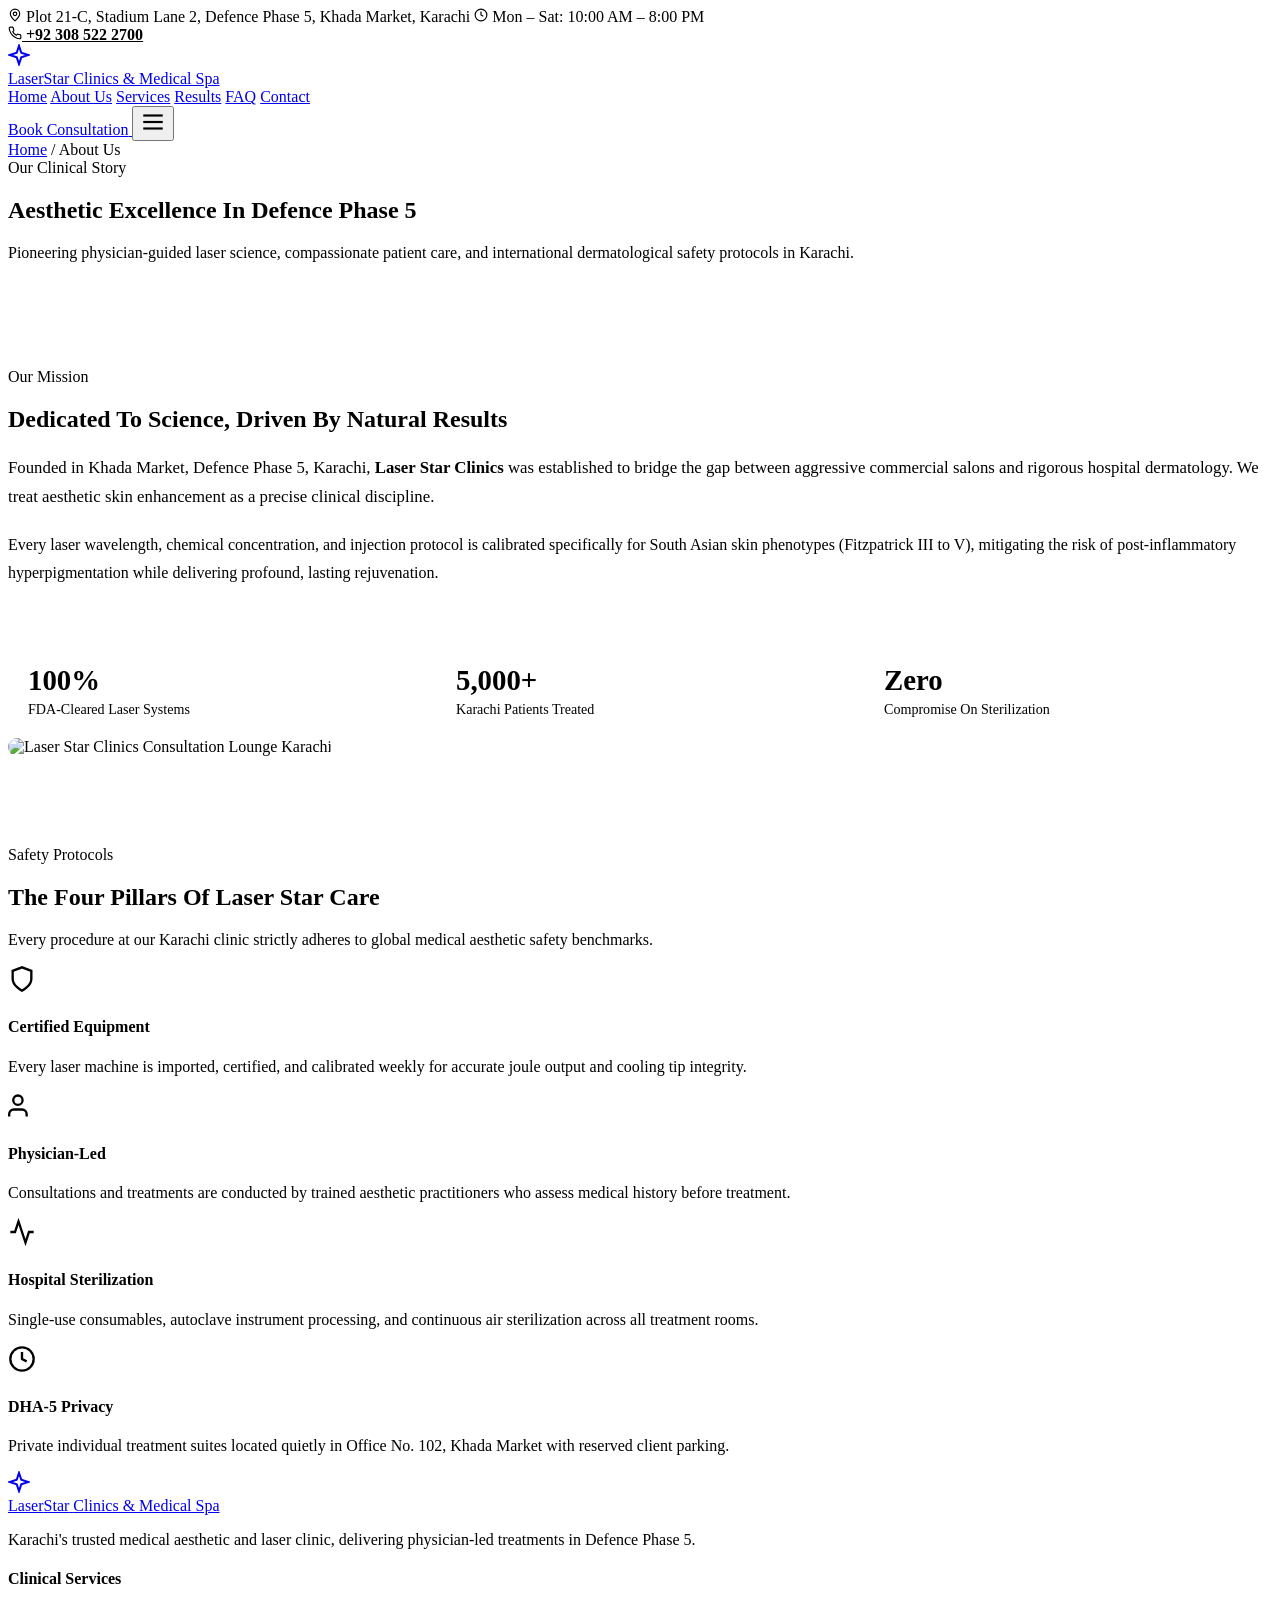
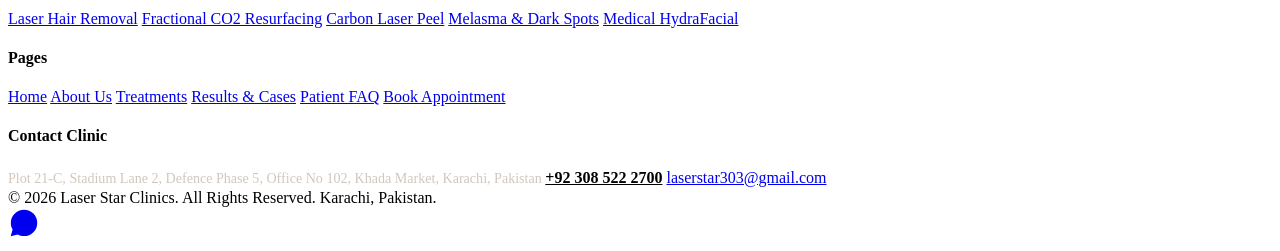
==== about.html @ 727edd0d "Add files via upload" ====
<!DOCTYPE html>
<html lang="en">
<head>
  <meta charset="UTF-8">
  <meta name="viewport" content="width=device-width, initial-scale=1.0">
  <title>About Us — Laser Star Clinics Karachi | DHA Phase 5 Specialists</title>
  
  <meta name="description" content="Learn about Laser Star Clinics in Defence Phase 5, Karachi. Physician-led aesthetic medicine, FDA-cleared laser technologies, strict hospital-grade sterilization.">
  <meta name="keywords" content="About Laser Star Clinics, dermatology clinic Karachi, DHA Phase 5 doctors, Khada Market clinic, aesthetic physicians Pakistan">
  <meta name="geo.region" content="PK-SD">
  <meta name="geo.placename" content="Karachi, Defence Phase 5">
  <meta name="geo.position" content="24.8028;67.0543">

  <link rel="preconnect" href="https://fonts.googleapis.com">
  <link rel="preconnect" href="https://fonts.gstatic.com" crossorigin>
  <link href="https://fonts.googleapis.com/css2?family=Outfit:wght@500;600;700;800&family=Plus+Jakarta+Sans:wght@400;500;600;700&display=swap" rel="stylesheet">
  <link rel="stylesheet" href="css/style.css">
  <link rel="icon" href="data:image/svg+xml,<svg xmlns='http://www.w3.org/2000/svg' viewBox='0 0 24 24' fill='%23B85C42'><path d='M12 2L14.5 9.5L22 12L14.5 14.5L12 22L9.5 14.5L2 12L9.5 9.5L12 2Z'/></svg>">
</head>
<body>

  <!-- Top Notice Bar -->
  <aside class="top-notice-bar">
    <div class="container">
      <div class="notice-items">
        <span class="notice-item">
          <svg width="14" height="14" viewBox="0 0 24 24" fill="none" stroke="currentColor" stroke-width="2"><path d="M12 2a8 8 0 0 0-8 8c0 5.25 8 12 8 12s8-6.75 8-12a8 8 0 0 0-8-8z"/><circle cx="12" cy="10" r="3"/></svg>
          Plot 21-C, Stadium Lane 2, Defence Phase 5, Khada Market, Karachi
        </span>
        <span class="notice-item">
          <svg width="14" height="14" viewBox="0 0 24 24" fill="none" stroke="currentColor" stroke-width="2"><circle cx="12" cy="12" r="10"/><polyline points="12 6 12 12 16 14"/></svg>
          Mon – Sat: 10:00 AM – 8:00 PM
        </span>
      </div>
      <div>
        <a href="tel:+923085222700" class="notice-item" style="font-weight:600; color:var(--text-main);">
          <svg width="14" height="14" viewBox="0 0 24 24" fill="none" stroke="currentColor" stroke-width="2"><path d="M22 16.92v3a2 2 0 0 1-2.18 2 19.79 19.79 0 0 1-8.63-3.07 19.5 19.5 0 0 1-6-6 19.79 19.79 0 0 1-3.07-8.67A2 2 0 0 1 4.11 2h3a2 2 0 0 1 2 1.72 12.84 12.84 0 0 0 .7 2.81 2 2 0 0 1-.45 2.11L8.09 9.91a16 16 0 0 0 6 6l1.27-1.27a2 2 0 0 1 2.11-.45 12.84 12.84 0 0 0 2.81.7A2 2 0 0 1 22 16.92z"/></svg>
          +92 308 522 2700
        </a>
      </div>
    </div>
  </aside>

  <!-- Navbar -->
  <header>
    <nav class="navbar">
      <div class="container">
        <a href="index.html" class="logo-brand">
          <div class="brand-icon-wrap">
            <svg width="22" height="22" viewBox="0 0 24 24" fill="none" stroke="currentColor" stroke-width="2.2"><path d="M12 2L14.5 9.5L22 12L14.5 14.5L12 22L9.5 14.5L2 12L9.5 9.5L12 2Z"/></svg>
          </div>
          <div class="brand-name">
            <span class="brand-title">Laser<span>Star</span></span>
            <span class="brand-sub">Clinics & Medical Spa</span>
          </div>
        </a>

        <div class="nav-links">
          <a href="index.html" class="nav-link">Home</a>
          <a href="about.html" class="nav-link active">About Us</a>
          <a href="services.html" class="nav-link">Services</a>
          <a href="results.html" class="nav-link">Results</a>
          <a href="faq.html" class="nav-link">FAQ</a>
          <a href="contact.html" class="nav-link">Contact</a>
        </div>

        <div class="nav-actions">
          <a href="contact.html" class="btn btn-primary">
            <span>Book Consultation</span>
          </a>
          <button class="mobile-menu-btn" aria-label="Toggle Navigation">
            <svg width="26" height="26" viewBox="0 0 24 24" fill="none" stroke="currentColor" stroke-width="2"><line x1="3" y1="12" x2="21" y2="12"/><line x1="3" y1="6" x2="21" y2="6"/><line x1="3" y1="18" x2="21" y2="18"/></svg>
          </button>
        </div>
      </div>
    </nav>
  </header>

  <!-- Inner Page Hero -->
  <section class="inner-page-hero">
    <div class="container">
      <nav class="breadcrumb-nav">
        <a href="index.html">Home</a>
        <span>/</span>
        <span>About Us</span>
      </nav>
      <div class="pill-badge pill-badge-gold">Our Clinical Story</div>
      <h1 class="inner-hero-title">Aesthetic Excellence In Defence Phase 5</h1>
      <p class="inner-hero-desc">Pioneering physician-guided laser science, compassionate patient care, and international dermatological safety protocols in Karachi.</p>
    </div>
  </section>

  <!-- Content Section -->
  <section style="padding: 90px 0; background: var(--bg-cream);">
    <div class="container">
      <div class="hero-grid reveal-on-scroll">
        <div>
          <div class="pill-badge">Our Mission</div>
          <h2>Dedicated To Science, Driven By Natural Results</h2>
          <p style="margin-bottom: 20px; font-size: 1.05rem; line-height: 1.75;">
            Founded in Khada Market, Defence Phase 5, Karachi, <strong>Laser Star Clinics</strong> was established to bridge the gap between aggressive commercial salons and rigorous hospital dermatology. We treat aesthetic skin enhancement as a precise clinical discipline.
          </p>
          <p style="margin-bottom: 28px; color: var(--text-muted); line-height: 1.75;">
            Every laser wavelength, chemical concentration, and injection protocol is calibrated specifically for South Asian skin phenotypes (Fitzpatrick III to V), mitigating the risk of post-inflammatory hyperpigmentation while delivering profound, lasting rejuvenation.
          </p>
          <div style="display:flex; gap:20px; flex-wrap:wrap;">
            <div style="background:var(--bg-card); padding:20px; border-radius:14px; border:1px solid var(--border-subtle); flex:1; min-width:180px;">
              <h3 style="color:var(--terracotta); font-size:1.8rem; margin-bottom:4px;">100%</h3>
              <p style="font-size:0.88rem; color:var(--text-muted); margin:0;">FDA-Cleared Laser Systems</p>
            </div>
            <div style="background:var(--bg-card); padding:20px; border-radius:14px; border:1px solid var(--border-subtle); flex:1; min-width:180px;">
              <h3 style="color:var(--terracotta); font-size:1.8rem; margin-bottom:4px;">5,000+</h3>
              <p style="font-size:0.88rem; color:var(--text-muted); margin:0;">Karachi Patients Treated</p>
            </div>
            <div style="background:var(--bg-card); padding:20px; border-radius:14px; border:1px solid var(--border-subtle); flex:1; min-width:180px;">
              <h3 style="color:var(--terracotta); font-size:1.8rem; margin-bottom:4px;">Zero</h3>
              <p style="font-size:0.88rem; color:var(--text-muted); margin:0;">Compromise On Sterilization</p>
            </div>
          </div>
        </div>

        <div>
          <img src="https://images.unsplash.com/photo-1519494026892-80bbd2d6fd0d?auto=format&fit=crop&w=800&q=80" alt="Laser Star Clinics Consultation Lounge Karachi" style="border-radius:24px; box-shadow:var(--shadow-md); border:1px solid var(--border-subtle);">
        </div>
      </div>
    </div>
  </section>

  <!-- Clinical Standards Grid -->
  <section class="credentials-section reveal-on-scroll">
    <div class="container">
      <div class="section-title-wrap">
        <div class="pill-badge pill-badge-gold">Safety Protocols</div>
        <h2 class="section-title">The Four Pillars Of Laser Star Care</h2>
        <p class="section-subtitle">Every procedure at our Karachi clinic strictly adheres to global medical aesthetic safety benchmarks.</p>
      </div>

      <div class="cred-grid">
        <div class="cred-card">
          <div class="cred-icon">
            <svg width="28" height="28" viewBox="0 0 24 24" fill="none" stroke="currentColor" stroke-width="2"><path d="M12 22s8-4 8-10V5l-8-3-8 3v7c0 6 8 10 8 10z"/></svg>
          </div>
          <h4>Certified Equipment</h4>
          <p>Every laser machine is imported, certified, and calibrated weekly for accurate joule output and cooling tip integrity.</p>
        </div>

        <div class="cred-card">
          <div class="cred-icon">
            <svg width="28" height="28" viewBox="0 0 24 24" fill="none" stroke="currentColor" stroke-width="2"><path d="M16 21v-2a4 4 0 0 0-4-4H5a4 4 0 0 0-4 4v2"/><circle cx="8.5" cy="7" r="4"/></svg>
          </div>
          <h4>Physician-Led</h4>
          <p>Consultations and treatments are conducted by trained aesthetic practitioners who assess medical history before treatment.</p>
        </div>

        <div class="cred-card">
          <div class="cred-icon">
            <svg width="28" height="28" viewBox="0 0 24 24" fill="none" stroke="currentColor" stroke-width="2"><path d="M22 12h-4l-3 9L9 3l-3 9H2"/></svg>
          </div>
          <h4>Hospital Sterilization</h4>
          <p>Single-use consumables, autoclave instrument processing, and continuous air sterilization across all treatment rooms.</p>
        </div>

        <div class="cred-card">
          <div class="cred-icon">
            <svg width="28" height="28" viewBox="0 0 24 24" fill="none" stroke="currentColor" stroke-width="2"><circle cx="12" cy="12" r="10"/><path d="M12 6v6l4 2"/></svg>
          </div>
          <h4>DHA-5 Privacy</h4>
          <p>Private individual treatment suites located quietly in Office No. 102, Khada Market with reserved client parking.</p>
        </div>
      </div>
    </div>
  </section>

  <!-- Footer -->
  <footer class="site-footer">
    <div class="container">
      <div class="footer-top-grid">
        <div class="footer-brand-col">
          <a href="index.html" class="logo-brand">
            <div class="brand-icon-wrap">
              <svg width="22" height="22" viewBox="0 0 24 24" fill="none" stroke="currentColor" stroke-width="2.2"><path d="M12 2L14.5 9.5L22 12L14.5 14.5L12 22L9.5 14.5L2 12L9.5 9.5L12 2Z"/></svg>
            </div>
            <div class="brand-name">
              <span class="brand-title">Laser<span>Star</span></span>
              <span class="brand-sub">Clinics & Medical Spa</span>
            </div>
          </a>
          <p>Karachi's trusted medical aesthetic and laser clinic, delivering physician-led treatments in Defence Phase 5.</p>
        </div>

        <div class="footer-col">
          <h4>Clinical Services</h4>
          <div class="footer-links">
            <a href="services.html">Laser Hair Removal</a>
            <a href="services.html">Fractional CO2 Resurfacing</a>
            <a href="services.html">Carbon Laser Peel</a>
            <a href="services.html">Melasma & Dark Spots</a>
            <a href="services.html">Medical HydraFacial</a>
          </div>
        </div>

        <div class="footer-col">
          <h4>Pages</h4>
          <div class="footer-links">
            <a href="index.html">Home</a>
            <a href="about.html">About Us</a>
            <a href="services.html">Treatments</a>
            <a href="results.html">Results & Cases</a>
            <a href="faq.html">Patient FAQ</a>
            <a href="contact.html">Book Appointment</a>
          </div>
        </div>

        <div class="footer-col">
          <h4>Contact Clinic</h4>
          <div class="footer-links">
            <span style="font-size:0.88rem; color:#D1C7BD; line-height:1.6;">
              Plot 21-C, Stadium Lane 2, Defence Phase 5, Office No 102, Khada Market, Karachi, Pakistan
            </span>
            <a href="tel:+923085222700" style="color:var(--muted-gold); font-weight:600;">+92 308 522 2700</a>
            <a href="mailto:laserstar303@gmail.com">laserstar303@gmail.com</a>
          </div>
        </div>
      </div>

      <div class="footer-bottom">
        <div>© 2026 Laser Star Clinics. All Rights Reserved. Karachi, Pakistan.</div>
      </div>
    </div>
  </footer>

  <a href="https://wa.me/923085222700" target="_blank" class="floating-whatsapp" aria-label="Chat on WhatsApp">
    <svg width="32" height="32" viewBox="0 0 24 24" fill="currentColor"><path d="M12.04 2C6.58 2 2.13 6.45 2.13 11.91C2.13 13.66 2.59 15.36 3.45 16.86L2.05 22L7.3 20.62C8.75 21.41 10.38 21.83 12.04 21.83C17.5 21.83 21.95 17.38 21.95 11.92C21.95 9.27 20.92 6.78 19.05 4.91C17.18 3.03 14.69 2 12.04 2Z"/></svg>
  </a>

  <script src="js/main.js"></script>
</body>
</html>
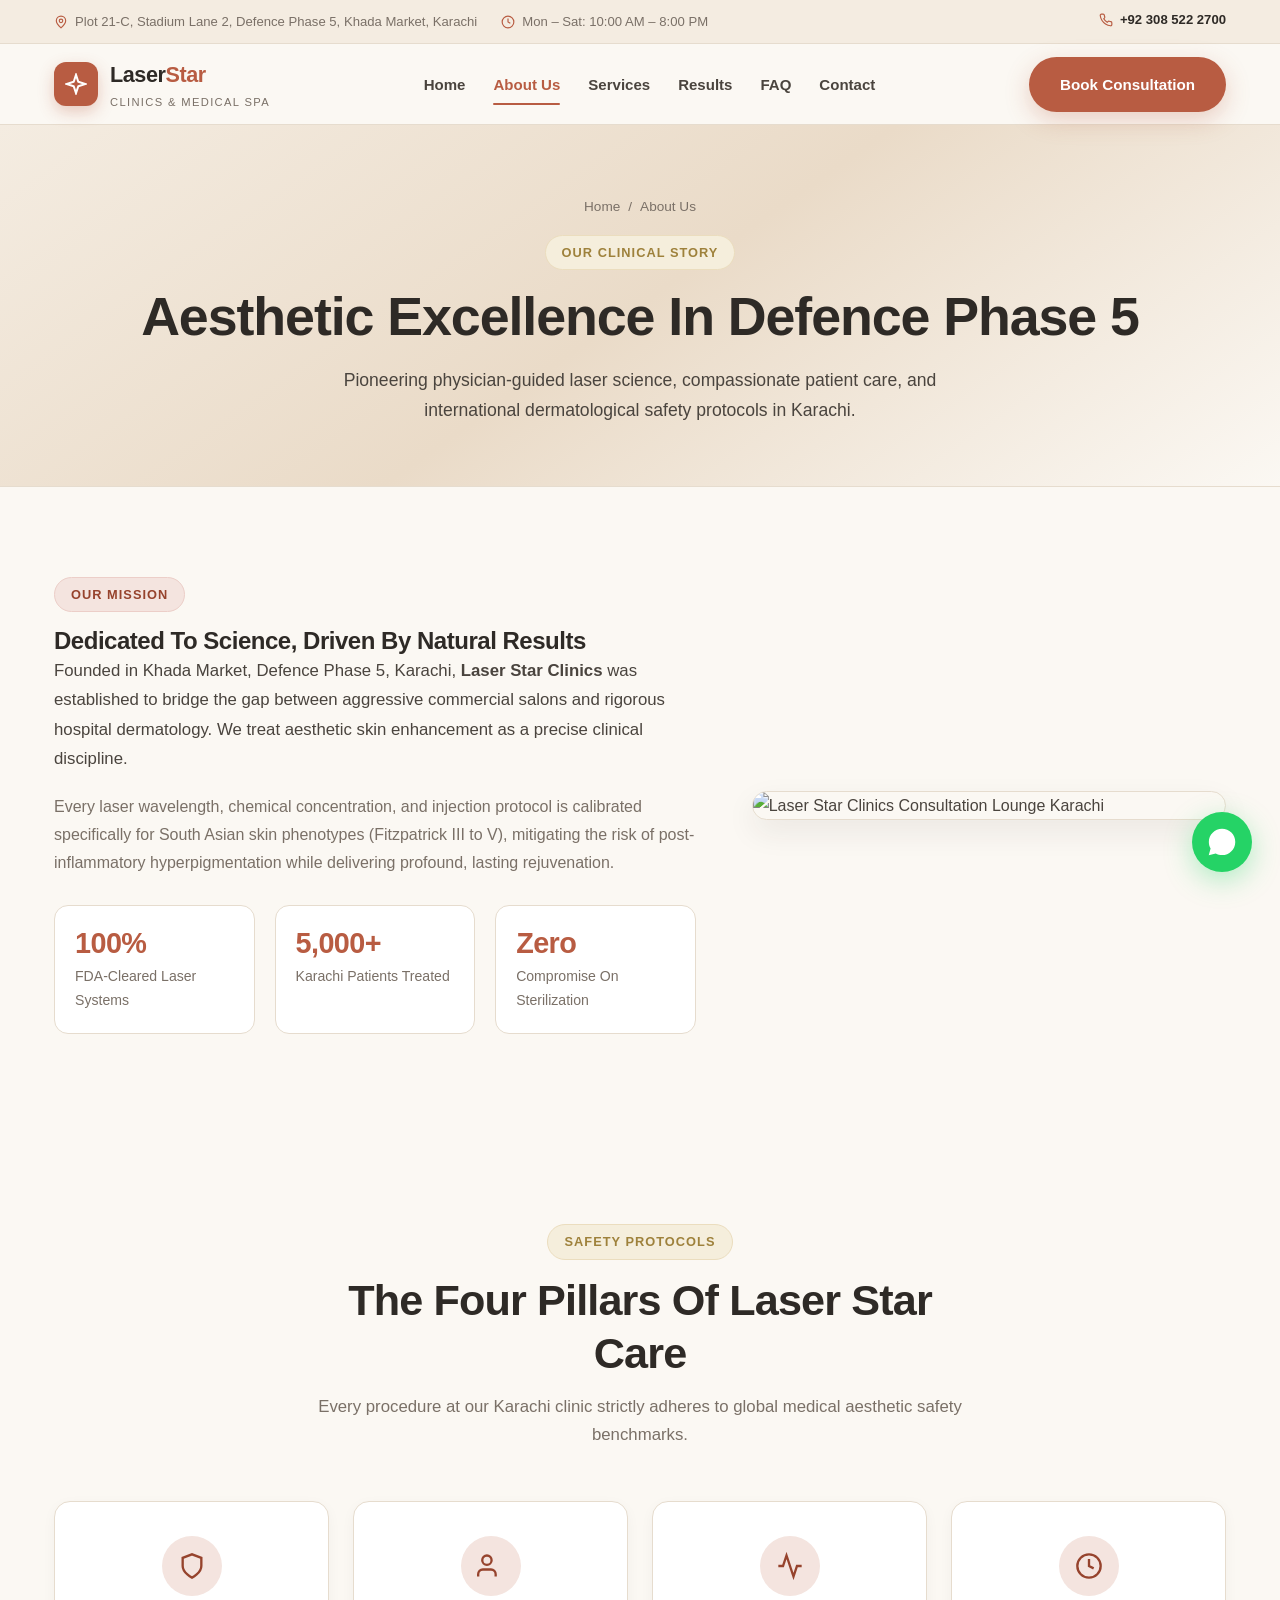
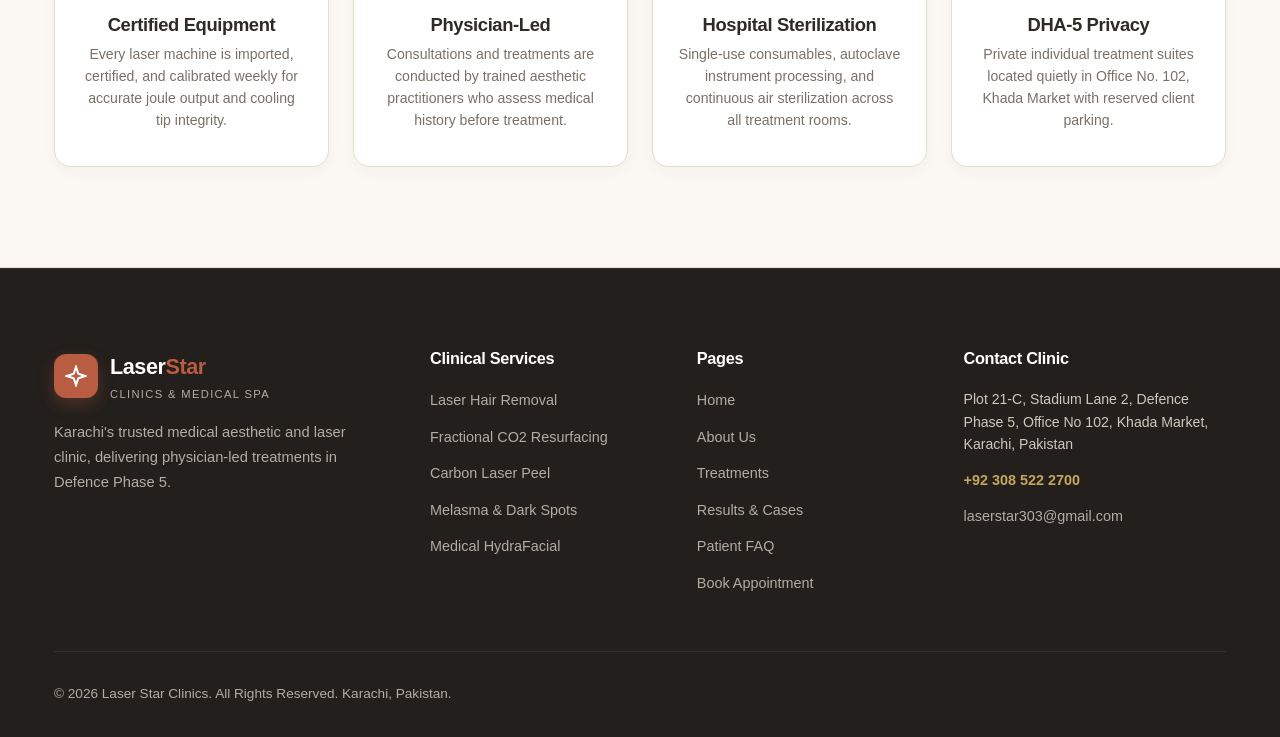
==== commit 4a10fe86: "Add files via upload" ====
--- a/about.html
+++ b/about.html
@@ -1,238 +1,2372 @@
-<!DOCTYPE html>
-<html lang="en">
-<head>
-  <meta charset="UTF-8">
-  <meta name="viewport" content="width=device-width, initial-scale=1.0">
-  <title>About Us — Laser Star Clinics Karachi | DHA Phase 5 Specialists</title>
-  
-  <meta name="description" content="Learn about Laser Star Clinics in Defence Phase 5, Karachi. Physician-led aesthetic medicine, FDA-cleared laser technologies, strict hospital-grade sterilization.">
-  <meta name="keywords" content="About Laser Star Clinics, dermatology clinic Karachi, DHA Phase 5 doctors, Khada Market clinic, aesthetic physicians Pakistan">
-  <meta name="geo.region" content="PK-SD">
-  <meta name="geo.placename" content="Karachi, Defence Phase 5">
-  <meta name="geo.position" content="24.8028;67.0543">
-
-  <link rel="preconnect" href="https://fonts.googleapis.com">
-  <link rel="preconnect" href="https://fonts.gstatic.com" crossorigin>
-  <link href="https://fonts.googleapis.com/css2?family=Outfit:wght@500;600;700;800&family=Plus+Jakarta+Sans:wght@400;500;600;700&display=swap" rel="stylesheet">
-  <link rel="stylesheet" href="css/style.css">
-  <link rel="icon" href="data:image/svg+xml,<svg xmlns='http://www.w3.org/2000/svg' viewBox='0 0 24 24' fill='%23B85C42'><path d='M12 2L14.5 9.5L22 12L14.5 14.5L12 22L9.5 14.5L2 12L9.5 9.5L12 2Z'/></svg>">
-</head>
-<body>
-
-  <!-- Top Notice Bar -->
-  <aside class="top-notice-bar">
-    <div class="container">
-      <div class="notice-items">
-        <span class="notice-item">
-          <svg width="14" height="14" viewBox="0 0 24 24" fill="none" stroke="currentColor" stroke-width="2"><path d="M12 2a8 8 0 0 0-8 8c0 5.25 8 12 8 12s8-6.75 8-12a8 8 0 0 0-8-8z"/><circle cx="12" cy="10" r="3"/></svg>
-          Plot 21-C, Stadium Lane 2, Defence Phase 5, Khada Market, Karachi
-        </span>
-        <span class="notice-item">
-          <svg width="14" height="14" viewBox="0 0 24 24" fill="none" stroke="currentColor" stroke-width="2"><circle cx="12" cy="12" r="10"/><polyline points="12 6 12 12 16 14"/></svg>
-          Mon – Sat: 10:00 AM – 8:00 PM
-        </span>
-      </div>
-      <div>
-        <a href="tel:+923085222700" class="notice-item" style="font-weight:600; color:var(--text-main);">
-          <svg width="14" height="14" viewBox="0 0 24 24" fill="none" stroke="currentColor" stroke-width="2"><path d="M22 16.92v3a2 2 0 0 1-2.18 2 19.79 19.79 0 0 1-8.63-3.07 19.5 19.5 0 0 1-6-6 19.79 19.79 0 0 1-3.07-8.67A2 2 0 0 1 4.11 2h3a2 2 0 0 1 2 1.72 12.84 12.84 0 0 0 .7 2.81 2 2 0 0 1-.45 2.11L8.09 9.91a16 16 0 0 0 6 6l1.27-1.27a2 2 0 0 1 2.11-.45 12.84 12.84 0 0 0 2.81.7A2 2 0 0 1 22 16.92z"/></svg>
-          +92 308 522 2700
-        </a>
-      </div>
-    </div>
-  </aside>
-
-  <!-- Navbar -->
-  <header>
-    <nav class="navbar">
-      <div class="container">
-        <a href="index.html" class="logo-brand">
-          <div class="brand-icon-wrap">
-            <svg width="22" height="22" viewBox="0 0 24 24" fill="none" stroke="currentColor" stroke-width="2.2"><path d="M12 2L14.5 9.5L22 12L14.5 14.5L12 22L9.5 14.5L2 12L9.5 9.5L12 2Z"/></svg>
-          </div>
-          <div class="brand-name">
-            <span class="brand-title">Laser<span>Star</span></span>
-            <span class="brand-sub">Clinics & Medical Spa</span>
-          </div>
-        </a>
-
-        <div class="nav-links">
-          <a href="index.html" class="nav-link">Home</a>
-          <a href="about.html" class="nav-link active">About Us</a>
-          <a href="services.html" class="nav-link">Services</a>
-          <a href="results.html" class="nav-link">Results</a>
-          <a href="faq.html" class="nav-link">FAQ</a>
-          <a href="contact.html" class="nav-link">Contact</a>
-        </div>
-
-        <div class="nav-actions">
-          <a href="contact.html" class="btn btn-primary">
-            <span>Book Consultation</span>
-          </a>
-          <button class="mobile-menu-btn" aria-label="Toggle Navigation">
-            <svg width="26" height="26" viewBox="0 0 24 24" fill="none" stroke="currentColor" stroke-width="2"><line x1="3" y1="12" x2="21" y2="12"/><line x1="3" y1="6" x2="21" y2="6"/><line x1="3" y1="18" x2="21" y2="18"/></svg>
-          </button>
-        </div>
-      </div>
-    </nav>
-  </header>
-
-  <!-- Inner Page Hero -->
-  <section class="inner-page-hero">
-    <div class="container">
-      <nav class="breadcrumb-nav">
-        <a href="index.html">Home</a>
-        <span>/</span>
-        <span>About Us</span>
-      </nav>
-      <div class="pill-badge pill-badge-gold">Our Clinical Story</div>
-      <h1 class="inner-hero-title">Aesthetic Excellence In Defence Phase 5</h1>
-      <p class="inner-hero-desc">Pioneering physician-guided laser science, compassionate patient care, and international dermatological safety protocols in Karachi.</p>
-    </div>
-  </section>
-
-  <!-- Content Section -->
-  <section style="padding: 90px 0; background: var(--bg-cream);">
-    <div class="container">
-      <div class="hero-grid reveal-on-scroll">
-        <div>
-          <div class="pill-badge">Our Mission</div>
-          <h2>Dedicated To Science, Driven By Natural Results</h2>
-          <p style="margin-bottom: 20px; font-size: 1.05rem; line-height: 1.75;">
-            Founded in Khada Market, Defence Phase 5, Karachi, <strong>Laser Star Clinics</strong> was established to bridge the gap between aggressive commercial salons and rigorous hospital dermatology. We treat aesthetic skin enhancement as a precise clinical discipline.
-          </p>
-          <p style="margin-bottom: 28px; color: var(--text-muted); line-height: 1.75;">
-            Every laser wavelength, chemical concentration, and injection protocol is calibrated specifically for South Asian skin phenotypes (Fitzpatrick III to V), mitigating the risk of post-inflammatory hyperpigmentation while delivering profound, lasting rejuvenation.
-          </p>
-          <div style="display:flex; gap:20px; flex-wrap:wrap;">
-            <div style="background:var(--bg-card); padding:20px; border-radius:14px; border:1px solid var(--border-subtle); flex:1; min-width:180px;">
-              <h3 style="color:var(--terracotta); font-size:1.8rem; margin-bottom:4px;">100%</h3>
-              <p style="font-size:0.88rem; color:var(--text-muted); margin:0;">FDA-Cleared Laser Systems</p>
-            </div>
-            <div style="background:var(--bg-card); padding:20px; border-radius:14px; border:1px solid var(--border-subtle); flex:1; min-width:180px;">
-              <h3 style="color:var(--terracotta); font-size:1.8rem; margin-bottom:4px;">5,000+</h3>
-              <p style="font-size:0.88rem; color:var(--text-muted); margin:0;">Karachi Patients Treated</p>
-            </div>
-            <div style="background:var(--bg-card); padding:20px; border-radius:14px; border:1px solid var(--border-subtle); flex:1; min-width:180px;">
-              <h3 style="color:var(--terracotta); font-size:1.8rem; margin-bottom:4px;">Zero</h3>
-              <p style="font-size:0.88rem; color:var(--text-muted); margin:0;">Compromise On Sterilization</p>
-            </div>
-          </div>
-        </div>
-
-        <div>
-          <img src="https://images.unsplash.com/photo-1519494026892-80bbd2d6fd0d?auto=format&fit=crop&w=800&q=80" alt="Laser Star Clinics Consultation Lounge Karachi" style="border-radius:24px; box-shadow:var(--shadow-md); border:1px solid var(--border-subtle);">
-        </div>
-      </div>
-    </div>
-  </section>
-
-  <!-- Clinical Standards Grid -->
-  <section class="credentials-section reveal-on-scroll">
-    <div class="container">
-      <div class="section-title-wrap">
-        <div class="pill-badge pill-badge-gold">Safety Protocols</div>
-        <h2 class="section-title">The Four Pillars Of Laser Star Care</h2>
-        <p class="section-subtitle">Every procedure at our Karachi clinic strictly adheres to global medical aesthetic safety benchmarks.</p>
-      </div>
-
-      <div class="cred-grid">
-        <div class="cred-card">
-          <div class="cred-icon">
-            <svg width="28" height="28" viewBox="0 0 24 24" fill="none" stroke="currentColor" stroke-width="2"><path d="M12 22s8-4 8-10V5l-8-3-8 3v7c0 6 8 10 8 10z"/></svg>
-          </div>
-          <h4>Certified Equipment</h4>
-          <p>Every laser machine is imported, certified, and calibrated weekly for accurate joule output and cooling tip integrity.</p>
-        </div>
-
-        <div class="cred-card">
-          <div class="cred-icon">
-            <svg width="28" height="28" viewBox="0 0 24 24" fill="none" stroke="currentColor" stroke-width="2"><path d="M16 21v-2a4 4 0 0 0-4-4H5a4 4 0 0 0-4 4v2"/><circle cx="8.5" cy="7" r="4"/></svg>
-          </div>
-          <h4>Physician-Led</h4>
-          <p>Consultations and treatments are conducted by trained aesthetic practitioners who assess medical history before treatment.</p>
-        </div>
-
-        <div class="cred-card">
-          <div class="cred-icon">
-            <svg width="28" height="28" viewBox="0 0 24 24" fill="none" stroke="currentColor" stroke-width="2"><path d="M22 12h-4l-3 9L9 3l-3 9H2"/></svg>
-          </div>
-          <h4>Hospital Sterilization</h4>
-          <p>Single-use consumables, autoclave instrument processing, and continuous air sterilization across all treatment rooms.</p>
-        </div>
-
-        <div class="cred-card">
-          <div class="cred-icon">
-            <svg width="28" height="28" viewBox="0 0 24 24" fill="none" stroke="currentColor" stroke-width="2"><circle cx="12" cy="12" r="10"/><path d="M12 6v6l4 2"/></svg>
-          </div>
-          <h4>DHA-5 Privacy</h4>
-          <p>Private individual treatment suites located quietly in Office No. 102, Khada Market with reserved client parking.</p>
-        </div>
-      </div>
-    </div>
-  </section>
-
-  <!-- Footer -->
-  <footer class="site-footer">
-    <div class="container">
-      <div class="footer-top-grid">
-        <div class="footer-brand-col">
-          <a href="index.html" class="logo-brand">
-            <div class="brand-icon-wrap">
-              <svg width="22" height="22" viewBox="0 0 24 24" fill="none" stroke="currentColor" stroke-width="2.2"><path d="M12 2L14.5 9.5L22 12L14.5 14.5L12 22L9.5 14.5L2 12L9.5 9.5L12 2Z"/></svg>
-            </div>
-            <div class="brand-name">
-              <span class="brand-title">Laser<span>Star</span></span>
-              <span class="brand-sub">Clinics & Medical Spa</span>
-            </div>
-          </a>
-          <p>Karachi's trusted medical aesthetic and laser clinic, delivering physician-led treatments in Defence Phase 5.</p>
-        </div>
-
-        <div class="footer-col">
-          <h4>Clinical Services</h4>
-          <div class="footer-links">
-            <a href="services.html">Laser Hair Removal</a>
-            <a href="services.html">Fractional CO2 Resurfacing</a>
-            <a href="services.html">Carbon Laser Peel</a>
-            <a href="services.html">Melasma & Dark Spots</a>
-            <a href="services.html">Medical HydraFacial</a>
-          </div>
-        </div>
-
-        <div class="footer-col">
-          <h4>Pages</h4>
-          <div class="footer-links">
-            <a href="index.html">Home</a>
-            <a href="about.html">About Us</a>
-            <a href="services.html">Treatments</a>
-            <a href="results.html">Results & Cases</a>
-            <a href="faq.html">Patient FAQ</a>
-            <a href="contact.html">Book Appointment</a>
-          </div>
-        </div>
-
-        <div class="footer-col">
-          <h4>Contact Clinic</h4>
-          <div class="footer-links">
-            <span style="font-size:0.88rem; color:#D1C7BD; line-height:1.6;">
-              Plot 21-C, Stadium Lane 2, Defence Phase 5, Office No 102, Khada Market, Karachi, Pakistan
-            </span>
-            <a href="tel:+923085222700" style="color:var(--muted-gold); font-weight:600;">+92 308 522 2700</a>
-            <a href="mailto:laserstar303@gmail.com">laserstar303@gmail.com</a>
-          </div>
-        </div>
-      </div>
-
-      <div class="footer-bottom">
-        <div>© 2026 Laser Star Clinics. All Rights Reserved. Karachi, Pakistan.</div>
-      </div>
-    </div>
-  </footer>
-
-  <a href="https://wa.me/923085222700" target="_blank" class="floating-whatsapp" aria-label="Chat on WhatsApp">
-    <svg width="32" height="32" viewBox="0 0 24 24" fill="currentColor"><path d="M12.04 2C6.58 2 2.13 6.45 2.13 11.91C2.13 13.66 2.59 15.36 3.45 16.86L2.05 22L7.3 20.62C8.75 21.41 10.38 21.83 12.04 21.83C17.5 21.83 21.95 17.38 21.95 11.92C21.95 9.27 20.92 6.78 19.05 4.91C17.18 3.03 14.69 2 12.04 2Z"/></svg>
-  </a>
-
-  <script src="js/main.js"></script>
-</body>
-</html>
+<!DOCTYPE html>
+<html lang="en">
+<head>
+  <meta charset="UTF-8">
+  <meta name="viewport" content="width=device-width, initial-scale=1.0">
+  <title>About Us — Laser Star Clinics Karachi | DHA Phase 5 Specialists</title>
+  
+  <meta name="description" content="Learn about Laser Star Clinics in Defence Phase 5, Karachi. Physician-led aesthetic medicine, FDA-cleared laser technologies, strict hospital-grade sterilization.">
+  <meta name="keywords" content="About Laser Star Clinics, dermatology clinic Karachi, DHA Phase 5 doctors, Khada Market clinic, aesthetic physicians Pakistan">
+  <meta name="geo.region" content="PK-SD">
+  <meta name="geo.placename" content="Karachi, Defence Phase 5">
+  <meta name="geo.position" content="24.8028;67.0543">
+
+  <link rel="preconnect" href="https://fonts.googleapis.com">
+  <link rel="preconnect" href="https://fonts.gstatic.com" crossorigin>
+  <link href="https://fonts.googleapis.com/css2?family=Outfit:wght@500;600;700;800&family=Plus+Jakarta+Sans:wght@400;500;600;700&display=swap" rel="stylesheet">
+  <style>
+/* ==========================================================================
+   LASER STAR CLINICS — MODERN OATMEAL THEME (SEO, AEO & GEO OPTIMIZED)
+   Palette: Crafted & Minimalist Medical Spa (Warm Beige, Terracotta, Muted Gold, Cream)
+   ========================================================================== */
+
+:root {
+  /* Modern Oatmeal Palette */
+  --bg-cream: #FBF8F3;
+  --bg-oatmeal: #F4ECE1;
+  --bg-warm-beige: #EADBC8;
+  --bg-card: #FFFFFF;
+  --bg-footer: #231F1C;
+
+  --terracotta: #B85C42;
+  --terracotta-dark: #96432D;
+  --terracotta-light: #F4E4DF;
+  --muted-gold: #C4A65C;
+  --muted-gold-dark: #9E813B;
+  --muted-gold-light: #F5EEDC;
+  
+  --dark-earth: #2E2A26;
+  --text-main: #2E2A26;
+  --text-body: #4A443E;
+  --text-muted: #7A7067;
+  --text-light: #FDFBF7;
+
+  --border-subtle: #E6DCce;
+  --border-focus: #B85C42;
+
+  --shadow-sm: 0 4px 14px rgba(46, 42, 38, 0.04);
+  --shadow-md: 0 12px 30px rgba(46, 42, 38, 0.08);
+  --shadow-hover: 0 22px 48px rgba(184, 92, 66, 0.16);
+  --shadow-glow: 0 0 25px rgba(184, 92, 66, 0.25);
+
+  --radius-sm: 8px;
+  --radius-md: 16px;
+  --radius-lg: 24px;
+  --radius-full: 9999px;
+
+  --ease-spring: cubic-bezier(0.175, 0.885, 0.32, 1.275);
+  --ease-smooth: cubic-bezier(0.16, 1, 0.3, 1);
+  --duration-normal: 0.35s;
+}
+
+/* Base Reset */
+*, *::before, *::after {
+  box-sizing: border-box;
+  margin: 0;
+  padding: 0;
+}
+
+html {
+  scroll-behavior: smooth;
+  font-size: 16px;
+  -webkit-font-smoothing: antialiased;
+}
+
+body {
+  font-family: 'Plus Jakarta Sans', -apple-system, BlinkMacSystemFont, 'Segoe UI', Roboto, sans-serif;
+  color: var(--text-body);
+  background-color: var(--bg-cream);
+  line-height: 1.7;
+  overflow-x: hidden;
+}
+
+h1, h2, h3, h4, h5, h6 {
+  font-family: 'Outfit', sans-serif;
+  color: var(--text-main);
+  font-weight: 700;
+  letter-spacing: -0.02em;
+  line-height: 1.22;
+}
+
+a {
+  text-decoration: none;
+  color: inherit;
+  transition: all var(--duration-normal) var(--ease-smooth);
+}
+
+ul {
+  list-style: none;
+}
+
+img {
+  max-width: 100%;
+  display: block;
+  object-fit: cover;
+}
+
+.container {
+  max-width: 1220px;
+  margin: 0 auto;
+  padding: 0 24px;
+}
+
+/* ==========================================================================
+   ANIMATIONS & MICRO-INTERACTIONS
+   ========================================================================== */
+@keyframes fadeInUp {
+  from {
+    opacity: 0;
+    transform: translateY(32px);
+  }
+  to {
+    opacity: 1;
+    transform: translateY(0);
+  }
+}
+
+@keyframes fadeInScale {
+  from {
+    opacity: 0;
+    transform: scale(0.94);
+  }
+  to {
+    opacity: 1;
+    transform: scale(1);
+  }
+}
+
+@keyframes pulseGlow {
+  0%, 100% {
+    box-shadow: 0 0 0 0 rgba(184, 92, 66, 0.4);
+  }
+  50% {
+    box-shadow: 0 0 0 12px rgba(184, 92, 66, 0);
+  }
+}
+
+@keyframes floatBob {
+  0%, 100% { transform: translateY(0); }
+  50% { transform: translateY(-8px); }
+}
+
+.animate-fade-in-up {
+  animation: fadeInUp 0.8s var(--ease-smooth) forwards;
+}
+
+.animate-fade-in-scale {
+  animation: fadeInScale 0.8s var(--ease-smooth) forwards;
+}
+
+/* Scroll Reveal Classes */
+.reveal-on-scroll {
+  opacity: 0;
+  transform: translateY(36px);
+  transition: opacity 0.75s var(--ease-smooth), transform 0.75s var(--ease-smooth);
+}
+
+.reveal-on-scroll.revealed {
+  opacity: 1;
+  transform: translateY(0);
+}
+
+/* ==========================================================================
+   BUTTONS & BADGES
+   ========================================================================== */
+.btn {
+  display: inline-flex;
+  align-items: center;
+  justify-content: center;
+  gap: 10px;
+  padding: 14px 30px;
+  font-weight: 600;
+  font-size: 0.95rem;
+  border-radius: var(--radius-full);
+  cursor: pointer;
+  transition: all var(--duration-normal) var(--ease-smooth);
+  border: 1.5px solid transparent;
+  white-space: nowrap;
+  position: relative;
+  overflow: hidden;
+}
+
+.btn-primary {
+  background: var(--terracotta);
+  color: #FFFFFF;
+  box-shadow: 0 8px 24px rgba(184, 92, 66, 0.28);
+}
+
+.btn-primary:hover {
+  background: var(--terracotta-dark);
+  transform: translateY(-3px) scale(1.02);
+  box-shadow: 0 14px 32px rgba(184, 92, 66, 0.4);
+  color: #FFFFFF;
+}
+
+.btn-secondary {
+  background: var(--terracotta-light);
+  color: var(--terracotta-dark);
+  border-color: #E6CECA;
+}
+
+.btn-secondary:hover {
+  background: var(--terracotta);
+  color: #FFFFFF;
+  border-color: var(--terracotta);
+  transform: translateY(-2px);
+  box-shadow: 0 8px 20px rgba(184, 92, 66, 0.2);
+}
+
+.btn-gold {
+  background: var(--muted-gold);
+  color: #FFFFFF;
+  box-shadow: 0 8px 22px rgba(196, 166, 92, 0.28);
+}
+
+.btn-gold:hover {
+  background: var(--muted-gold-dark);
+  transform: translateY(-3px);
+  box-shadow: 0 14px 30px rgba(196, 166, 92, 0.38);
+}
+
+.btn-whatsapp {
+  background: #25D366;
+  color: #FFFFFF;
+  box-shadow: 0 8px 22px rgba(37, 211, 102, 0.28);
+}
+
+.btn-whatsapp:hover {
+  background: #1EBE5D;
+  transform: translateY(-3px) scale(1.02);
+  box-shadow: 0 14px 32px rgba(37, 211, 102, 0.4);
+}
+
+.pill-badge {
+  display: inline-flex;
+  align-items: center;
+  gap: 8px;
+  padding: 6px 16px;
+  border-radius: var(--radius-full);
+  font-size: 0.8rem;
+  font-weight: 700;
+  text-transform: uppercase;
+  letter-spacing: 0.08em;
+  margin-bottom: 14px;
+  background: var(--terracotta-light);
+  color: var(--terracotta-dark);
+  border: 1px solid #ECCEC8;
+  transition: all var(--duration-normal) var(--ease-smooth);
+}
+
+.pill-badge-gold {
+  background: var(--muted-gold-light);
+  color: var(--muted-gold-dark);
+  border-color: #EBDDBE;
+}
+
+.section-title-wrap {
+  text-align: center;
+  max-width: 680px;
+  margin: 0 auto 52px;
+}
+
+.section-title {
+  font-size: clamp(2rem, 3.4vw, 2.7rem);
+  color: var(--text-main);
+  margin-bottom: 14px;
+}
+
+.section-subtitle {
+  color: var(--text-muted);
+  font-size: 1.05rem;
+  line-height: 1.65;
+}
+
+/* ==========================================================================
+   TOP BAR & NAVIGATION (SEPARATE MULTI-PAGE LINKS)
+   ========================================================================== */
+.top-notice-bar {
+  background: var(--bg-oatmeal);
+  color: var(--text-muted);
+  font-size: 0.82rem;
+  padding: 9px 0;
+  border-bottom: 1px solid var(--border-subtle);
+}
+
+.top-notice-bar .container {
+  display: flex;
+  justify-content: space-between;
+  align-items: center;
+}
+
+.notice-items {
+  display: flex;
+  gap: 24px;
+}
+
+.notice-item {
+  display: inline-flex;
+  align-items: center;
+  gap: 7px;
+}
+
+.notice-item svg {
+  color: var(--terracotta);
+}
+
+.navbar {
+  position: sticky;
+  top: 0;
+  left: 0;
+  width: 100%;
+  z-index: 1000;
+  background: rgba(251, 248, 243, 0.95);
+  backdrop-filter: blur(14px);
+  -webkit-backdrop-filter: blur(14px);
+  border-bottom: 1px solid var(--border-subtle);
+  transition: all var(--duration-normal) var(--ease-smooth);
+}
+
+.navbar.scrolled {
+  background: rgba(251, 248, 243, 0.98);
+  box-shadow: 0 10px 28px rgba(46, 42, 38, 0.06);
+}
+
+.navbar .container {
+  display: flex;
+  align-items: center;
+  justify-content: space-between;
+  height: 80px;
+}
+
+.logo-brand {
+  display: flex;
+  align-items: center;
+  gap: 12px;
+}
+
+.brand-icon-wrap {
+  width: 44px;
+  height: 44px;
+  border-radius: 12px;
+  background: var(--terracotta);
+  display: flex;
+  align-items: center;
+  justify-content: center;
+  color: #FFFFFF;
+  box-shadow: 0 6px 16px rgba(184, 92, 66, 0.3);
+  transition: all 0.4s var(--ease-spring);
+}
+
+.logo-brand:hover .brand-icon-wrap {
+  transform: rotate(12deg) scale(1.08);
+  background: var(--muted-gold);
+}
+
+.brand-name {
+  display: flex;
+  flex-direction: column;
+}
+
+.brand-title {
+  font-size: 1.35rem;
+  font-weight: 800;
+  color: var(--text-main);
+  letter-spacing: -0.02em;
+}
+
+.brand-title span {
+  color: var(--terracotta);
+}
+
+.brand-sub {
+  font-size: 0.7rem;
+  letter-spacing: 0.12em;
+  text-transform: uppercase;
+  color: var(--text-muted);
+}
+
+.nav-links {
+  display: flex;
+  align-items: center;
+  gap: 28px;
+}
+
+.nav-link {
+  color: var(--text-body);
+  font-size: 0.94rem;
+  font-weight: 600;
+  position: relative;
+  padding: 8px 0;
+  transition: all 0.25s ease;
+}
+
+.nav-link:hover, .nav-link.active {
+  color: var(--terracotta);
+}
+
+.nav-link::after {
+  content: '';
+  position: absolute;
+  bottom: 0;
+  left: 0;
+  width: 0%;
+  height: 2.5px;
+  border-radius: 2px;
+  background: var(--terracotta);
+  transition: all 0.3s var(--ease-smooth);
+}
+
+.nav-link:hover::after, .nav-link.active::after {
+  width: 100%;
+}
+
+.nav-actions {
+  display: flex;
+  align-items: center;
+  gap: 14px;
+}
+
+.mobile-menu-btn {
+  display: none;
+  background: transparent;
+  border: none;
+  color: var(--text-main);
+  cursor: pointer;
+}
+
+/* ==========================================================================
+   PAGE HERO (FOR DEDICATED INNER PAGES: ABOUT, SERVICES, RESULTS, FAQ, CONTACT)
+   ========================================================================== */
+.inner-page-hero {
+  background: linear-gradient(145deg, var(--bg-oatmeal) 0%, var(--bg-warm-beige) 50%, var(--bg-cream) 100%);
+  padding: 70px 0 60px;
+  border-bottom: 1px solid var(--border-subtle);
+  text-align: center;
+  position: relative;
+  overflow: hidden;
+}
+
+.breadcrumb-nav {
+  display: flex;
+  justify-content: center;
+  align-items: center;
+  gap: 8px;
+  font-size: 0.85rem;
+  color: var(--text-muted);
+  margin-bottom: 16px;
+}
+
+.breadcrumb-nav a {
+  color: var(--text-muted);
+}
+
+.breadcrumb-nav a:hover {
+  color: var(--terracotta);
+}
+
+.inner-hero-title {
+  font-size: clamp(2.3rem, 4.2vw, 3.4rem);
+  color: var(--text-main);
+  margin-bottom: 16px;
+}
+
+.inner-hero-desc {
+  max-width: 640px;
+  margin: 0 auto;
+  font-size: 1.1rem;
+  color: var(--text-body);
+  line-height: 1.7;
+}
+
+/* ==========================================================================
+   INTERACTIVE QUIZ & 3D TILT ANIMATION STYLES
+   ========================================================================== */
+.tilt-card {
+  transition: transform 0.2s cubic-bezier(0.16, 1, 0.3, 1), box-shadow 0.3s ease;
+  transform-style: preserve-3d;
+}
+
+/* Fun Skin Quiz Widget */
+.quiz-section {
+  padding: 85px 0;
+  background: var(--bg-cream);
+  border-bottom: 1px solid var(--border-subtle);
+}
+
+.quiz-card-wrapper {
+  max-width: 960px;
+  margin: 0 auto;
+  background: var(--bg-card);
+  border-radius: var(--radius-lg);
+  border: 1.5px solid var(--border-subtle);
+  padding: 44px;
+  box-shadow: var(--shadow-md);
+  position: relative;
+  overflow: hidden;
+}
+
+.quiz-steps-grid {
+  display: grid;
+  grid-template-columns: 1fr 1fr;
+  gap: 32px;
+  margin-bottom: 32px;
+}
+
+.quiz-step-title {
+  font-size: 1.15rem;
+  margin-bottom: 16px;
+  display: flex;
+  align-items: center;
+  gap: 10px;
+  color: var(--text-main);
+}
+
+.quiz-step-num {
+  width: 28px;
+  height: 28px;
+  border-radius: 50%;
+  background: var(--terracotta);
+  color: #FFFFFF;
+  display: inline-flex;
+  align-items: center;
+  justify-content: center;
+  font-size: 0.82rem;
+  font-weight: 700;
+}
+
+.quiz-radio-group {
+  display: flex;
+  flex-direction: column;
+  gap: 10px;
+}
+
+.quiz-radio-label {
+  display: flex;
+  align-items: center;
+  gap: 12px;
+  padding: 13px 18px;
+  border: 1.5px solid var(--border-subtle);
+  border-radius: var(--radius-md);
+  cursor: pointer;
+  background: var(--bg-cream);
+  font-size: 0.93rem;
+  font-weight: 600;
+  color: var(--text-body);
+  transition: all 0.25s ease;
+}
+
+.quiz-radio-label:hover {
+  border-color: var(--terracotta);
+  background: var(--terracotta-light);
+  transform: translateX(4px);
+}
+
+.quiz-radio-label input[type="radio"] {
+  accent-color: var(--terracotta);
+  width: 17px;
+  height: 17px;
+}
+
+.quiz-radio-label input[type="radio"]:checked + span {
+  color: var(--terracotta-dark);
+}
+
+/* Quiz Animated Result Box */
+.quiz-result-box {
+  background: linear-gradient(135deg, var(--bg-oatmeal) 0%, var(--bg-warm-beige) 100%);
+  border: 1.5px solid var(--border-subtle);
+  border-radius: var(--radius-md);
+  padding: 32px;
+  display: none;
+  animation: fadeInUp 0.5s cubic-bezier(0.16, 1, 0.3, 1) forwards;
+}
+
+.quiz-result-box.show {
+  display: block;
+}
+
+.quiz-result-header {
+  display: flex;
+  justify-content: space-between;
+  align-items: flex-start;
+  flex-wrap: wrap;
+  gap: 16px;
+  margin-bottom: 18px;
+  padding-bottom: 16px;
+  border-bottom: 1px solid rgba(46, 42, 38, 0.12);
+}
+
+.quiz-result-header h3 {
+  font-size: 1.55rem;
+  color: var(--text-main);
+  margin-bottom: 4px;
+}
+
+.quiz-meta-pills {
+  display: flex;
+  gap: 12px;
+  flex-wrap: wrap;
+  margin: 18px 0 24px;
+}
+
+.quiz-meta-pill {
+  background: var(--bg-card);
+  padding: 8px 16px;
+  border-radius: var(--radius-full);
+  font-size: 0.85rem;
+  font-weight: 600;
+  color: var(--text-main);
+  border: 1px solid var(--border-subtle);
+  box-shadow: var(--shadow-sm);
+}
+
+/* Live percentage badge on Before/After */
+.ba-live-percentage {
+  position: absolute;
+  bottom: 20px;
+  left: 50%;
+  transform: translateX(-50%);
+  background: rgba(46, 42, 38, 0.9);
+  color: #FFFFFF;
+  padding: 6px 16px;
+  border-radius: 9999px;
+  font-size: 0.78rem;
+  font-weight: 700;
+  letter-spacing: 0.05em;
+  z-index: 5;
+  pointer-events: none;
+  border: 1px solid rgba(255, 255, 255, 0.2);
+}
+
+/* ==========================================================================
+   HOMEPAGE HERO SECTION
+   ========================================================================== */
+.hero-section {
+  position: relative;
+  background: linear-gradient(145deg, #FAF4EB 0%, #F5EAE0 50%, var(--bg-cream) 100%);
+  padding: 85px 0 100px;
+  overflow: hidden;
+  border-bottom: 1px solid var(--border-subtle);
+}
+
+.hero-glow-blob {
+  position: absolute;
+  width: 550px;
+  height: 550px;
+  border-radius: 50%;
+  background: radial-gradient(circle, rgba(184, 92, 66, 0.1) 0%, rgba(196, 166, 92, 0.08) 60%, transparent 75%);
+  top: -100px;
+  right: -50px;
+  pointer-events: none;
+  filter: blur(50px);
+}
+
+.hero-grid {
+  display: grid;
+  grid-template-columns: 1.15fr 0.85fr;
+  gap: 56px;
+  align-items: center;
+}
+
+.hero-content h1 {
+  font-size: clamp(2.4rem, 4.4vw, 3.6rem);
+  color: var(--text-main);
+  margin-bottom: 22px;
+  line-height: 1.14;
+}
+
+.hero-highlight {
+  color: var(--terracotta);
+  position: relative;
+}
+
+.hero-lead {
+  font-size: 1.12rem;
+  color: var(--text-body);
+  margin-bottom: 34px;
+  max-width: 530px;
+  line-height: 1.7;
+}
+
+.hero-ctas {
+  display: flex;
+  align-items: center;
+  gap: 16px;
+  margin-bottom: 44px;
+  flex-wrap: wrap;
+}
+
+.hero-trust-bar {
+  display: flex;
+  align-items: center;
+  gap: 32px;
+  padding-top: 30px;
+  border-top: 1.5px solid var(--border-subtle);
+}
+
+.trust-item strong {
+  font-family: 'Outfit', sans-serif;
+  font-size: 1.7rem;
+  font-weight: 800;
+  color: var(--text-main);
+  line-height: 1.1;
+}
+
+.trust-item span {
+  font-size: 0.82rem;
+  color: var(--text-muted);
+  margin-top: 2px;
+  display: block;
+}
+
+.hero-image-card {
+  background: var(--bg-card);
+  border: 1px solid var(--border-subtle);
+  border-radius: var(--radius-lg);
+  overflow: hidden;
+  box-shadow: var(--shadow-md);
+  transition: all 0.4s var(--ease-smooth);
+}
+
+.hero-image-card:hover {
+  transform: translateY(-8px);
+  box-shadow: var(--shadow-hover);
+}
+
+.hero-photo-wrap {
+  position: relative;
+  height: 250px;
+  overflow: hidden;
+}
+
+.hero-photo-wrap img {
+  width: 100%;
+  height: 100%;
+  transition: transform 0.6s ease;
+}
+
+.hero-image-card:hover .hero-photo-wrap img {
+  transform: scale(1.06);
+}
+
+.hero-photo-badge {
+  position: absolute;
+  bottom: 14px;
+  left: 14px;
+  background: rgba(46, 42, 38, 0.88);
+  backdrop-filter: blur(8px);
+  color: #FFFFFF;
+  padding: 6px 14px;
+  border-radius: var(--radius-full);
+  font-size: 0.78rem;
+  font-weight: 600;
+  display: flex;
+  align-items: center;
+  gap: 6px;
+}
+
+.status-dot {
+  width: 9px;
+  height: 9px;
+  border-radius: 50%;
+  background: #10B981;
+  box-shadow: 0 0 10px #10B981;
+  animation: pulseGreen 2.2s infinite;
+}
+
+@keyframes pulseGreen {
+  0%, 100% { opacity: 1; transform: scale(1); }
+  50% { opacity: 0.5; transform: scale(1.35); }
+}
+
+.hero-card-body {
+  padding: 24px;
+}
+
+.card-header-status {
+  display: flex;
+  align-items: center;
+  justify-content: space-between;
+  margin-bottom: 18px;
+  padding-bottom: 14px;
+  border-bottom: 1px solid var(--border-subtle);
+}
+
+.status-badge {
+  display: inline-flex;
+  align-items: center;
+  gap: 8px;
+  font-size: 0.84rem;
+  font-weight: 600;
+  color: var(--terracotta);
+}
+
+.location-tag {
+  font-size: 0.78rem;
+  font-weight: 600;
+  color: var(--terracotta-dark);
+  background: var(--terracotta-light);
+  padding: 4px 10px;
+  border-radius: 6px;
+  border: 1px solid #ECCEC8;
+}
+
+.quick-call-card {
+  background: var(--bg-oatmeal);
+  border: 1px solid var(--border-subtle);
+  border-radius: var(--radius-md);
+  padding: 16px 20px;
+  display: flex;
+  align-items: center;
+  justify-content: space-between;
+}
+
+.quick-call-info small {
+  display: block;
+  font-size: 0.72rem;
+  text-transform: uppercase;
+  color: var(--text-muted);
+  letter-spacing: 0.05em;
+  font-weight: 600;
+}
+
+.quick-call-info span {
+  font-size: 1.12rem;
+  font-weight: 800;
+  color: var(--text-main);
+}
+
+/* ==========================================================================
+   TREATMENT CALCULATOR COMPONENT
+   ========================================================================== */
+.calc-section {
+  padding: 95px 0;
+  background: var(--bg-oatmeal);
+  border-bottom: 1px solid var(--border-subtle);
+}
+
+.calc-grid {
+  display: grid;
+  grid-template-columns: 1fr 1fr;
+  gap: 44px;
+  background: var(--bg-card);
+  border-radius: var(--radius-lg);
+  padding: 44px;
+  box-shadow: var(--shadow-sm);
+  border: 1px solid var(--border-subtle);
+}
+
+.calc-options h3 {
+  font-size: 1.4rem;
+  color: var(--text-main);
+  margin-bottom: 8px;
+}
+
+.calc-options p {
+  color: var(--text-muted);
+  font-size: 0.95rem;
+  margin-bottom: 24px;
+}
+
+.service-selector-grid {
+  display: grid;
+  grid-template-columns: repeat(2, 1fr);
+  gap: 12px;
+  margin-bottom: 26px;
+}
+
+.select-pill {
+  padding: 14px 16px;
+  border: 1.5px solid var(--border-subtle);
+  border-radius: var(--radius-md);
+  font-size: 0.9rem;
+  font-weight: 600;
+  color: var(--text-main);
+  background: var(--bg-cream);
+  cursor: pointer;
+  transition: all 0.3s ease;
+  text-align: left;
+  display: flex;
+  flex-direction: column;
+}
+
+.select-pill small {
+  font-size: 0.74rem;
+  color: var(--text-muted);
+  font-weight: 400;
+  margin-top: 3px;
+}
+
+.select-pill:hover {
+  border-color: var(--terracotta);
+  background: var(--bg-card);
+  transform: translateY(-3px);
+  box-shadow: 0 6px 16px rgba(184, 92, 66, 0.12);
+}
+
+.select-pill.active {
+  border-color: var(--terracotta);
+  background: var(--terracotta-light);
+  color: var(--terracotta-dark);
+  box-shadow: 0 4px 14px rgba(184, 92, 66, 0.16);
+}
+
+.calc-result-box {
+  background: var(--dark-earth);
+  border-radius: var(--radius-md);
+  padding: 34px;
+  color: #FFFFFF;
+  display: flex;
+  flex-direction: column;
+  justify-content: space-between;
+  box-shadow: 0 12px 30px rgba(0, 0, 0, 0.18);
+}
+
+.calc-result-header h4 {
+  color: var(--muted-gold);
+  font-size: 0.84rem;
+  text-transform: uppercase;
+  letter-spacing: 0.08em;
+  margin-bottom: 6px;
+}
+
+.calc-result-header h2 {
+  color: #FFFFFF;
+  font-size: 1.7rem;
+  margin-bottom: 12px;
+}
+
+.calc-meta-list {
+  display: flex;
+  flex-direction: column;
+  gap: 13px;
+  margin: 22px 0;
+  padding: 18px 0;
+  border-top: 1px solid rgba(255, 255, 255, 0.14);
+  border-bottom: 1px solid rgba(255, 255, 255, 0.14);
+}
+
+.meta-row {
+  display: flex;
+  justify-content: space-between;
+  align-items: center;
+  font-size: 0.92rem;
+}
+
+.meta-row span:first-child {
+  color: #D1C7BD;
+}
+
+.meta-row span:last-child {
+  color: #FFFFFF;
+  font-weight: 600;
+}
+
+/* ==========================================================================
+   SERVICES BENTO GRID
+   ========================================================================== */
+.services-section {
+  padding: 100px 0;
+  background: var(--bg-cream);
+  border-bottom: 1px solid var(--border-subtle);
+}
+
+.bento-grid {
+  display: grid;
+  grid-template-columns: repeat(3, 1fr);
+  gap: 24px;
+}
+
+.bento-card {
+  background: var(--bg-card);
+  border: 1px solid var(--border-subtle);
+  border-radius: var(--radius-lg);
+  overflow: hidden;
+  transition: all 0.35s var(--ease-smooth);
+  display: flex;
+  flex-direction: column;
+  box-shadow: var(--shadow-sm);
+}
+
+.bento-card-photo {
+  height: 180px;
+  width: 100%;
+  overflow: hidden;
+  position: relative;
+}
+
+.bento-card-photo img {
+  width: 100%;
+  height: 100%;
+  transition: transform 0.5s ease;
+}
+
+.bento-card:hover .bento-card-photo img {
+  transform: scale(1.08);
+}
+
+.bento-card-content {
+  padding: 28px;
+  display: flex;
+  flex-direction: column;
+  flex: 1;
+  justify-content: space-between;
+}
+
+.bento-card:hover {
+  transform: translateY(-8px);
+  box-shadow: var(--shadow-hover);
+  border-color: var(--terracotta);
+}
+
+.bento-card-featured {
+  grid-column: span 2;
+  display: grid;
+  grid-template-columns: 1fr 1fr;
+  background: var(--bg-card);
+}
+
+.bento-card-featured .bento-card-photo {
+  height: 100%;
+  min-height: 280px;
+}
+
+.bento-card h3 {
+  font-size: 1.3rem;
+  color: var(--text-main);
+  margin-bottom: 10px;
+}
+
+.bento-card p {
+  color: var(--text-muted);
+  font-size: 0.94rem;
+  line-height: 1.62;
+  margin-bottom: 20px;
+}
+
+.treatment-tags {
+  display: flex;
+  flex-wrap: wrap;
+  gap: 8px;
+  margin-top: auto;
+}
+
+.t-tag {
+  font-size: 0.78rem;
+  padding: 4px 11px;
+  border-radius: 6px;
+  background: var(--terracotta-light);
+  color: var(--terracotta-dark);
+  font-weight: 600;
+  border: 1px solid #ECCEC8;
+}
+
+/* ==========================================================================
+   BEFORE & AFTER PHOTO COMPARISON SLIDER
+   ========================================================================== */
+.before-after-section {
+  padding: 100px 0;
+  background: var(--bg-warm-beige);
+  border-bottom: 1px solid var(--border-subtle);
+}
+
+.ba-slider-container {
+  max-width: 900px;
+  margin: 0 auto;
+  border-radius: var(--radius-lg);
+  overflow: hidden;
+  box-shadow: var(--shadow-md);
+  border: 1.5px solid var(--border-subtle);
+}
+
+.ba-comparison-wrapper {
+  position: relative;
+  width: 100%;
+  aspect-ratio: 16/9;
+  user-select: none;
+  touch-action: pan-y;
+  background: var(--dark-earth);
+  cursor: ew-resize;
+  overflow: hidden;
+}
+
+.ba-layer {
+  position: absolute;
+  top: 0;
+  left: 0;
+  width: 100%;
+  height: 100%;
+  overflow: hidden;
+}
+
+.ba-layer img {
+  width: 100%;
+  height: 100%;
+  position: absolute;
+  top: 0;
+  left: 0;
+}
+
+.ba-layer-before {
+  z-index: 1;
+}
+
+.ba-layer-after {
+  z-index: 2;
+  width: 50%;
+  border-right: 3px solid #FFFFFF;
+}
+
+.ba-label-pill {
+  position: absolute;
+  top: 20px;
+  padding: 8px 16px;
+  border-radius: var(--radius-full);
+  font-size: 0.8rem;
+  font-weight: 700;
+  letter-spacing: 0.05em;
+  text-transform: uppercase;
+  z-index: 4;
+}
+
+.ba-label-before {
+  right: 20px;
+  background: rgba(46, 42, 38, 0.88);
+  color: #FECACA;
+  border: 1px solid rgba(254, 202, 202, 0.4);
+}
+
+.ba-label-after {
+  left: 20px;
+  background: rgba(46, 42, 38, 0.88);
+  color: #A7F3D0;
+  border: 1px solid rgba(167, 243, 208, 0.4);
+}
+
+.ba-handle {
+  position: absolute;
+  top: 0;
+  bottom: 0;
+  left: 50%;
+  width: 3px;
+  background: #FFFFFF;
+  transform: translateX(-50%);
+  z-index: 10;
+  pointer-events: none;
+}
+
+.ba-handle-circle {
+  position: absolute;
+  top: 50%;
+  left: 50%;
+  transform: translate(-50%, -50%);
+  width: 46px;
+  height: 46px;
+  border-radius: 50%;
+  background: #FFFFFF;
+  box-shadow: 0 4px 20px rgba(0, 0, 0, 0.35);
+  display: flex;
+  align-items: center;
+  justify-content: center;
+  color: var(--dark-earth);
+  animation: pulseGlow 3s infinite;
+}
+
+/* ==========================================================================
+   CLINICAL STANDARDS
+   ========================================================================== */
+.credentials-section {
+  padding: 100px 0;
+  background: var(--bg-cream);
+  border-bottom: 1px solid var(--border-subtle);
+}
+
+.cred-grid {
+  display: grid;
+  grid-template-columns: repeat(4, 1fr);
+  gap: 24px;
+}
+
+.cred-card {
+  background: var(--bg-card);
+  border-radius: var(--radius-md);
+  padding: 34px 24px;
+  text-align: center;
+  border: 1px solid var(--border-subtle);
+  box-shadow: var(--shadow-sm);
+  transition: all 0.35s var(--ease-smooth);
+}
+
+.cred-card:hover {
+  transform: translateY(-8px);
+  box-shadow: var(--shadow-hover);
+  border-color: var(--terracotta);
+}
+
+.cred-icon {
+  width: 60px;
+  height: 60px;
+  border-radius: 50%;
+  margin: 0 auto 18px;
+  display: flex;
+  align-items: center;
+  justify-content: center;
+  background: var(--terracotta-light);
+  color: var(--terracotta-dark);
+  transition: all 0.4s var(--ease-spring);
+}
+
+.cred-card:hover .cred-icon {
+  transform: scale(1.12);
+  background: var(--terracotta);
+  color: #FFFFFF;
+}
+
+.cred-card h4 {
+  font-size: 1.15rem;
+  color: var(--text-main);
+  margin-bottom: 8px;
+}
+
+.cred-card p {
+  color: var(--text-muted);
+  font-size: 0.88rem;
+  line-height: 1.55;
+}
+
+/* ==========================================================================
+   FAQ ACCORDION (AEO FRIENDLY)
+   ========================================================================== */
+.faq-section {
+  padding: 100px 0;
+  background: var(--bg-oatmeal);
+  border-bottom: 1px solid var(--border-subtle);
+}
+
+.faq-list {
+  max-width: 820px;
+  margin: 0 auto;
+  display: flex;
+  flex-direction: column;
+  gap: 16px;
+}
+
+.faq-item {
+  border: 1.5px solid var(--border-subtle);
+  border-radius: var(--radius-md);
+  background: var(--bg-card);
+  overflow: hidden;
+  transition: all 0.35s ease;
+}
+
+.faq-item:hover {
+  border-color: var(--terracotta);
+  box-shadow: 0 6px 18px rgba(184, 92, 66, 0.08);
+}
+
+.faq-item.active {
+  border-color: var(--terracotta);
+  box-shadow: 0 8px 24px rgba(184, 92, 66, 0.12);
+}
+
+.faq-trigger {
+  width: 100%;
+  padding: 22px 28px;
+  background: transparent;
+  border: none;
+  font-size: 1.05rem;
+  font-weight: 700;
+  color: var(--text-main);
+  text-align: left;
+  display: flex;
+  justify-content: space-between;
+  align-items: center;
+  cursor: pointer;
+  font-family: 'Outfit', sans-serif;
+}
+
+.faq-trigger svg {
+  transition: all 0.35s ease;
+  color: var(--text-muted);
+  flex-shrink: 0;
+}
+
+.faq-item.active .faq-trigger svg {
+  transform: rotate(180deg);
+  color: var(--terracotta);
+}
+
+.faq-content {
+  max-height: 0;
+  overflow: hidden;
+  transition: max-height 0.35s ease;
+  padding: 0 28px;
+}
+
+.faq-content p {
+  padding-bottom: 22px;
+  color: var(--text-muted);
+  font-size: 0.95rem;
+  line-height: 1.7;
+}
+
+/* ==========================================================================
+   APPOINTMENT & CONTACT FORM (GEO OPTIMIZED)
+   ========================================================================== */
+.contact-booking-section {
+  padding: 100px 0;
+  background: var(--bg-cream);
+  position: relative;
+  border-bottom: 1px solid var(--border-subtle);
+}
+
+.contact-grid {
+  display: grid;
+  grid-template-columns: 1fr 1.15fr;
+  gap: 52px;
+  align-items: start;
+}
+
+.contact-info-panel {
+  display: flex;
+  flex-direction: column;
+  gap: 20px;
+}
+
+.contact-detail-card {
+  display: flex;
+  align-items: flex-start;
+  gap: 16px;
+  padding: 22px;
+  background: var(--bg-card);
+  border: 1px solid var(--border-subtle);
+  border-radius: var(--radius-md);
+  box-shadow: var(--shadow-sm);
+  transition: all 0.35s ease;
+}
+
+.contact-detail-card:hover {
+  transform: translateX(6px);
+  border-color: var(--terracotta);
+  box-shadow: 0 8px 24px rgba(184, 92, 66, 0.12);
+}
+
+.detail-icon {
+  width: 46px;
+  height: 46px;
+  border-radius: 12px;
+  background: var(--terracotta-light);
+  color: var(--terracotta-dark);
+  display: flex;
+  align-items: center;
+  justify-content: center;
+  flex-shrink: 0;
+  transition: all 0.4s var(--ease-spring);
+}
+
+.contact-detail-card:hover .detail-icon {
+  background: var(--terracotta);
+  color: #FFFFFF;
+  transform: scale(1.1);
+}
+
+.detail-content h4 {
+  color: var(--text-main);
+  font-size: 1.02rem;
+  margin-bottom: 3px;
+}
+
+.detail-content p, .detail-content a {
+  color: var(--text-muted);
+  font-size: 0.93rem;
+  line-height: 1.5;
+}
+
+.detail-content a:hover {
+  color: var(--terracotta);
+}
+
+.booking-form-card {
+  background: var(--bg-card);
+  color: var(--text-main);
+  border-radius: var(--radius-lg);
+  padding: 42px;
+  box-shadow: var(--shadow-md);
+  border: 1px solid var(--border-subtle);
+}
+
+.booking-form-card h3 {
+  font-size: 1.6rem;
+  color: var(--text-main);
+  margin-bottom: 8px;
+}
+
+.booking-form-card p {
+  color: var(--text-muted);
+  font-size: 0.95rem;
+  margin-bottom: 26px;
+}
+
+.form-grid-2 {
+  display: grid;
+  grid-template-columns: 1fr 1fr;
+  gap: 18px;
+}
+
+.form-group {
+  margin-bottom: 20px;
+}
+
+.form-group label {
+  display: block;
+  font-size: 0.88rem;
+  font-weight: 600;
+  margin-bottom: 6px;
+  color: var(--text-main);
+}
+
+.form-control {
+  width: 100%;
+  padding: 13px 16px;
+  border: 1.5px solid var(--border-subtle);
+  border-radius: 10px;
+  font-family: inherit;
+  font-size: 0.95rem;
+  color: var(--text-main);
+  background: var(--bg-cream);
+  transition: all 0.3s ease;
+}
+
+.form-control:focus {
+  outline: none;
+  border-color: var(--terracotta);
+  background: #FFFFFF;
+  box-shadow: 0 0 0 3.5px rgba(184, 92, 66, 0.2);
+}
+
+textarea.form-control {
+  resize: vertical;
+  min-height: 100px;
+}
+
+.map-embed-section {
+  position: relative;
+  height: 380px;
+  width: 100%;
+}
+
+/* ==========================================================================
+   FOOTER (CHARCOAL EARTH)
+   ========================================================================== */
+.site-footer {
+  background: var(--bg-footer);
+  color: #B5ACA3;
+  padding: 80px 0 32px;
+  border-top: 1px solid rgba(255, 255, 255, 0.08);
+}
+
+.footer-top-grid {
+  display: grid;
+  grid-template-columns: 1.5fr 1fr 1fr 1.2fr;
+  gap: 48px;
+  margin-bottom: 56px;
+}
+
+.footer-brand-col p {
+  margin-top: 16px;
+  font-size: 0.92rem;
+  line-height: 1.7;
+}
+
+.site-footer .brand-title {
+  color: #FFFFFF;
+}
+
+.site-footer .brand-sub {
+  color: #B5ACA3;
+}
+
+.footer-col h4 {
+  color: #FFFFFF;
+  font-size: 1.02rem;
+  margin-bottom: 20px;
+  font-weight: 700;
+}
+
+.footer-links {
+  display: flex;
+  flex-direction: column;
+  gap: 12px;
+}
+
+.footer-links a {
+  font-size: 0.9rem;
+  color: #B5ACA3;
+}
+
+.footer-links a:hover {
+  color: var(--muted-gold);
+  padding-left: 5px;
+}
+
+.footer-bottom {
+  display: flex;
+  justify-content: space-between;
+  align-items: center;
+  padding-top: 30px;
+  border-top: 1px solid rgba(255, 255, 255, 0.08);
+  font-size: 0.85rem;
+}
+
+/* Floating WhatsApp */
+.floating-whatsapp {
+  position: fixed;
+  bottom: 28px;
+  right: 28px;
+  width: 60px;
+  height: 60px;
+  background: #25D366;
+  border-radius: 50%;
+  display: flex;
+  align-items: center;
+  justify-content: center;
+  color: #FFFFFF;
+  box-shadow: 0 8px 28px rgba(37, 211, 102, 0.35);
+  z-index: 999;
+  transition: all 0.4s var(--ease-spring);
+}
+
+.floating-whatsapp:hover {
+  transform: scale(1.12) translateY(-4px);
+  box-shadow: 0 14px 34px rgba(37, 211, 102, 0.5);
+}
+
+.floating-whatsapp-tooltip {
+  position: absolute;
+  right: 70px;
+  background: var(--dark-earth);
+  color: #FFFFFF;
+  padding: 8px 14px;
+  border-radius: 8px;
+  font-size: 0.8rem;
+  white-space: nowrap;
+  pointer-events: none;
+  opacity: 0;
+  transform: translateX(10px);
+  transition: all 0.3s ease;
+}
+
+.floating-whatsapp:hover .floating-whatsapp-tooltip {
+  opacity: 1;
+  transform: translateX(0);
+}
+
+.toast-notice {
+  position: fixed;
+  bottom: 30px;
+  left: 50%;
+  transform: translateX(-50%) translateY(100px);
+  background: var(--dark-earth);
+  color: #FFFFFF;
+  padding: 14px 24px;
+  border-radius: var(--radius-full);
+  display: flex;
+  align-items: center;
+  gap: 12px;
+  box-shadow: 0 16px 40px rgba(0, 0, 0, 0.25);
+  border: 1px solid var(--terracotta);
+  z-index: 10000;
+  opacity: 0;
+  transition: all 0.35s ease;
+}
+
+.toast-notice.show {
+  transform: translateX(-50%) translateY(0);
+  opacity: 1;
+}
+
+/* ==========================================================================
+   RESPONSIVE DESIGN
+   ========================================================================== */
+@media (max-width: 1024px) {
+  .hero-grid {
+    grid-template-columns: 1fr;
+    gap: 48px;
+  }
+  .bento-grid {
+    grid-template-columns: repeat(2, 1fr);
+  }
+  .bento-card-featured {
+    grid-column: span 2;
+  }
+  .calc-grid {
+    grid-template-columns: 1fr;
+  }
+  .contact-grid {
+    grid-template-columns: 1fr;
+  }
+  .cred-grid {
+    grid-template-columns: repeat(2, 1fr);
+  }
+  .footer-top-grid {
+    grid-template-columns: repeat(2, 1fr);
+  }
+}
+
+@media (max-width: 768px) {
+  .top-notice-bar {
+    display: none;
+  }
+  .mobile-menu-btn {
+    display: block;
+  }
+  .nav-links {
+    position: fixed;
+    top: 80px;
+    left: 0;
+    width: 100%;
+    background: #FFFFFF;
+    flex-direction: column;
+    padding: 30px 24px;
+    gap: 18px;
+    box-shadow: 0 16px 30px rgba(0, 0, 0, 0.1);
+    border-bottom: 1px solid var(--border-subtle);
+    display: none;
+  }
+  .nav-links.open {
+    display: flex;
+  }
+  .bento-card-featured {
+    grid-template-columns: 1fr;
+    grid-column: span 1;
+  }
+  .bento-grid {
+    grid-template-columns: 1fr;
+  }
+  .form-grid-2 {
+    grid-template-columns: 1fr;
+  }
+  .cred-grid {
+    grid-template-columns: 1fr;
+  }
+  .footer-top-grid {
+    grid-template-columns: 1fr;
+  }
+  .footer-bottom {
+    flex-direction: column;
+    gap: 12px;
+    text-align: center;
+  }
+}
+
+</style>
+  <link rel="icon" href="data:image/svg+xml,<svg xmlns='http://www.w3.org/2000/svg' viewBox='0 0 24 24' fill='%23B85C42'><path d='M12 2L14.5 9.5L22 12L14.5 14.5L12 22L9.5 14.5L2 12L9.5 9.5L12 2Z'/></svg>">
+</head>
+<body>
+
+  <!-- Top Notice Bar -->
+  <aside class="top-notice-bar">
+    <div class="container">
+      <div class="notice-items">
+        <span class="notice-item">
+          <svg width="14" height="14" viewBox="0 0 24 24" fill="none" stroke="currentColor" stroke-width="2"><path d="M12 2a8 8 0 0 0-8 8c0 5.25 8 12 8 12s8-6.75 8-12a8 8 0 0 0-8-8z"/><circle cx="12" cy="10" r="3"/></svg>
+          Plot 21-C, Stadium Lane 2, Defence Phase 5, Khada Market, Karachi
+        </span>
+        <span class="notice-item">
+          <svg width="14" height="14" viewBox="0 0 24 24" fill="none" stroke="currentColor" stroke-width="2"><circle cx="12" cy="12" r="10"/><polyline points="12 6 12 12 16 14"/></svg>
+          Mon – Sat: 10:00 AM – 8:00 PM
+        </span>
+      </div>
+      <div>
+        <a href="tel:+923085222700" class="notice-item" style="font-weight:600; color:var(--text-main);">
+          <svg width="14" height="14" viewBox="0 0 24 24" fill="none" stroke="currentColor" stroke-width="2"><path d="M22 16.92v3a2 2 0 0 1-2.18 2 19.79 19.79 0 0 1-8.63-3.07 19.5 19.5 0 0 1-6-6 19.79 19.79 0 0 1-3.07-8.67A2 2 0 0 1 4.11 2h3a2 2 0 0 1 2 1.72 12.84 12.84 0 0 0 .7 2.81 2 2 0 0 1-.45 2.11L8.09 9.91a16 16 0 0 0 6 6l1.27-1.27a2 2 0 0 1 2.11-.45 12.84 12.84 0 0 0 2.81.7A2 2 0 0 1 22 16.92z"/></svg>
+          +92 308 522 2700
+        </a>
+      </div>
+    </div>
+  </aside>
+
+  <!-- Navbar -->
+  <header>
+    <nav class="navbar">
+      <div class="container">
+        <a href="index.html" class="logo-brand">
+          <div class="brand-icon-wrap">
+            <svg width="22" height="22" viewBox="0 0 24 24" fill="none" stroke="currentColor" stroke-width="2.2"><path d="M12 2L14.5 9.5L22 12L14.5 14.5L12 22L9.5 14.5L2 12L9.5 9.5L12 2Z"/></svg>
+          </div>
+          <div class="brand-name">
+            <span class="brand-title">Laser<span>Star</span></span>
+            <span class="brand-sub">Clinics & Medical Spa</span>
+          </div>
+        </a>
+
+        <div class="nav-links">
+          <a href="index.html" class="nav-link">Home</a>
+          <a href="about.html" class="nav-link active">About Us</a>
+          <a href="services.html" class="nav-link">Services</a>
+          <a href="results.html" class="nav-link">Results</a>
+          <a href="faq.html" class="nav-link">FAQ</a>
+          <a href="contact.html" class="nav-link">Contact</a>
+        </div>
+
+        <div class="nav-actions">
+          <a href="contact.html" class="btn btn-primary">
+            <span>Book Consultation</span>
+          </a>
+          <button class="mobile-menu-btn" aria-label="Toggle Navigation">
+            <svg width="26" height="26" viewBox="0 0 24 24" fill="none" stroke="currentColor" stroke-width="2"><line x1="3" y1="12" x2="21" y2="12"/><line x1="3" y1="6" x2="21" y2="6"/><line x1="3" y1="18" x2="21" y2="18"/></svg>
+          </button>
+        </div>
+      </div>
+    </nav>
+  </header>
+
+  <!-- Inner Page Hero -->
+  <section class="inner-page-hero">
+    <div class="container">
+      <nav class="breadcrumb-nav">
+        <a href="index.html">Home</a>
+        <span>/</span>
+        <span>About Us</span>
+      </nav>
+      <div class="pill-badge pill-badge-gold">Our Clinical Story</div>
+      <h1 class="inner-hero-title">Aesthetic Excellence In Defence Phase 5</h1>
+      <p class="inner-hero-desc">Pioneering physician-guided laser science, compassionate patient care, and international dermatological safety protocols in Karachi.</p>
+    </div>
+  </section>
+
+  <!-- Content Section -->
+  <section style="padding: 90px 0; background: var(--bg-cream);">
+    <div class="container">
+      <div class="hero-grid reveal-on-scroll">
+        <div>
+          <div class="pill-badge">Our Mission</div>
+          <h2>Dedicated To Science, Driven By Natural Results</h2>
+          <p style="margin-bottom: 20px; font-size: 1.05rem; line-height: 1.75;">
+            Founded in Khada Market, Defence Phase 5, Karachi, <strong>Laser Star Clinics</strong> was established to bridge the gap between aggressive commercial salons and rigorous hospital dermatology. We treat aesthetic skin enhancement as a precise clinical discipline.
+          </p>
+          <p style="margin-bottom: 28px; color: var(--text-muted); line-height: 1.75;">
+            Every laser wavelength, chemical concentration, and injection protocol is calibrated specifically for South Asian skin phenotypes (Fitzpatrick III to V), mitigating the risk of post-inflammatory hyperpigmentation while delivering profound, lasting rejuvenation.
+          </p>
+          <div style="display:flex; gap:20px; flex-wrap:wrap;">
+            <div style="background:var(--bg-card); padding:20px; border-radius:14px; border:1px solid var(--border-subtle); flex:1; min-width:180px;">
+              <h3 style="color:var(--terracotta); font-size:1.8rem; margin-bottom:4px;">100%</h3>
+              <p style="font-size:0.88rem; color:var(--text-muted); margin:0;">FDA-Cleared Laser Systems</p>
+            </div>
+            <div style="background:var(--bg-card); padding:20px; border-radius:14px; border:1px solid var(--border-subtle); flex:1; min-width:180px;">
+              <h3 style="color:var(--terracotta); font-size:1.8rem; margin-bottom:4px;">5,000+</h3>
+              <p style="font-size:0.88rem; color:var(--text-muted); margin:0;">Karachi Patients Treated</p>
+            </div>
+            <div style="background:var(--bg-card); padding:20px; border-radius:14px; border:1px solid var(--border-subtle); flex:1; min-width:180px;">
+              <h3 style="color:var(--terracotta); font-size:1.8rem; margin-bottom:4px;">Zero</h3>
+              <p style="font-size:0.88rem; color:var(--text-muted); margin:0;">Compromise On Sterilization</p>
+            </div>
+          </div>
+        </div>
+
+        <div>
+          <img src="https://images.unsplash.com/photo-1519494026892-80bbd2d6fd0d?auto=format&fit=crop&w=800&q=80" alt="Laser Star Clinics Consultation Lounge Karachi" style="border-radius:24px; box-shadow:var(--shadow-md); border:1px solid var(--border-subtle);">
+        </div>
+      </div>
+    </div>
+  </section>
+
+  <!-- Clinical Standards Grid -->
+  <section class="credentials-section reveal-on-scroll">
+    <div class="container">
+      <div class="section-title-wrap">
+        <div class="pill-badge pill-badge-gold">Safety Protocols</div>
+        <h2 class="section-title">The Four Pillars Of Laser Star Care</h2>
+        <p class="section-subtitle">Every procedure at our Karachi clinic strictly adheres to global medical aesthetic safety benchmarks.</p>
+      </div>
+
+      <div class="cred-grid">
+        <div class="cred-card">
+          <div class="cred-icon">
+            <svg width="28" height="28" viewBox="0 0 24 24" fill="none" stroke="currentColor" stroke-width="2"><path d="M12 22s8-4 8-10V5l-8-3-8 3v7c0 6 8 10 8 10z"/></svg>
+          </div>
+          <h4>Certified Equipment</h4>
+          <p>Every laser machine is imported, certified, and calibrated weekly for accurate joule output and cooling tip integrity.</p>
+        </div>
+
+        <div class="cred-card">
+          <div class="cred-icon">
+            <svg width="28" height="28" viewBox="0 0 24 24" fill="none" stroke="currentColor" stroke-width="2"><path d="M16 21v-2a4 4 0 0 0-4-4H5a4 4 0 0 0-4 4v2"/><circle cx="8.5" cy="7" r="4"/></svg>
+          </div>
+          <h4>Physician-Led</h4>
+          <p>Consultations and treatments are conducted by trained aesthetic practitioners who assess medical history before treatment.</p>
+        </div>
+
+        <div class="cred-card">
+          <div class="cred-icon">
+            <svg width="28" height="28" viewBox="0 0 24 24" fill="none" stroke="currentColor" stroke-width="2"><path d="M22 12h-4l-3 9L9 3l-3 9H2"/></svg>
+          </div>
+          <h4>Hospital Sterilization</h4>
+          <p>Single-use consumables, autoclave instrument processing, and continuous air sterilization across all treatment rooms.</p>
+        </div>
+
+        <div class="cred-card">
+          <div class="cred-icon">
+            <svg width="28" height="28" viewBox="0 0 24 24" fill="none" stroke="currentColor" stroke-width="2"><circle cx="12" cy="12" r="10"/><path d="M12 6v6l4 2"/></svg>
+          </div>
+          <h4>DHA-5 Privacy</h4>
+          <p>Private individual treatment suites located quietly in Office No. 102, Khada Market with reserved client parking.</p>
+        </div>
+      </div>
+    </div>
+  </section>
+
+  <!-- Footer -->
+  <footer class="site-footer">
+    <div class="container">
+      <div class="footer-top-grid">
+        <div class="footer-brand-col">
+          <a href="index.html" class="logo-brand">
+            <div class="brand-icon-wrap">
+              <svg width="22" height="22" viewBox="0 0 24 24" fill="none" stroke="currentColor" stroke-width="2.2"><path d="M12 2L14.5 9.5L22 12L14.5 14.5L12 22L9.5 14.5L2 12L9.5 9.5L12 2Z"/></svg>
+            </div>
+            <div class="brand-name">
+              <span class="brand-title">Laser<span>Star</span></span>
+              <span class="brand-sub">Clinics & Medical Spa</span>
+            </div>
+          </a>
+          <p>Karachi's trusted medical aesthetic and laser clinic, delivering physician-led treatments in Defence Phase 5.</p>
+        </div>
+
+        <div class="footer-col">
+          <h4>Clinical Services</h4>
+          <div class="footer-links">
+            <a href="services.html">Laser Hair Removal</a>
+            <a href="services.html">Fractional CO2 Resurfacing</a>
+            <a href="services.html">Carbon Laser Peel</a>
+            <a href="services.html">Melasma & Dark Spots</a>
+            <a href="services.html">Medical HydraFacial</a>
+          </div>
+        </div>
+
+        <div class="footer-col">
+          <h4>Pages</h4>
+          <div class="footer-links">
+            <a href="index.html">Home</a>
+            <a href="about.html">About Us</a>
+            <a href="services.html">Treatments</a>
+            <a href="results.html">Results & Cases</a>
+            <a href="faq.html">Patient FAQ</a>
+            <a href="contact.html">Book Appointment</a>
+          </div>
+        </div>
+
+        <div class="footer-col">
+          <h4>Contact Clinic</h4>
+          <div class="footer-links">
+            <span style="font-size:0.88rem; color:#D1C7BD; line-height:1.6;">
+              Plot 21-C, Stadium Lane 2, Defence Phase 5, Office No 102, Khada Market, Karachi, Pakistan
+            </span>
+            <a href="tel:+923085222700" style="color:var(--muted-gold); font-weight:600;">+92 308 522 2700</a>
+            <a href="mailto:laserstar303@gmail.com">laserstar303@gmail.com</a>
+          </div>
+        </div>
+      </div>
+
+      <div class="footer-bottom">
+        <div>© 2026 Laser Star Clinics. All Rights Reserved. Karachi, Pakistan.</div>
+      </div>
+    </div>
+  </footer>
+
+  <a href="https://wa.me/923085222700" target="_blank" class="floating-whatsapp" aria-label="Chat on WhatsApp">
+    <svg width="32" height="32" viewBox="0 0 24 24" fill="currentColor"><path d="M12.04 2C6.58 2 2.13 6.45 2.13 11.91C2.13 13.66 2.59 15.36 3.45 16.86L2.05 22L7.3 20.62C8.75 21.41 10.38 21.83 12.04 21.83C17.5 21.83 21.95 17.38 21.95 11.92C21.95 9.27 20.92 6.78 19.05 4.91C17.18 3.03 14.69 2 12.04 2Z"/></svg>
+  </a>
+
+  <script>
+// ==========================================================================
+// LASER STAR CLINICS — INTERACTIVE ANIMATION & FUN WIDGET ENGINE
+// Features: 3D Card Tilt, Rolling Number Counters, Canvas Confetti,
+//           Skin Treatment Matcher Quiz, Before/After Slider & WhatsApp Sync
+// ==========================================================================
+
+document.addEventListener('DOMContentLoaded', () => {
+  // ------------------------------------------------------------------------
+  // 1. HIGHLIGHT ACTIVE NAV LINK
+  // ------------------------------------------------------------------------
+  const currentPath = window.location.pathname.split('/').pop() || 'index.html';
+  const navLinks = document.querySelectorAll('.nav-link');
+
+  navLinks.forEach(link => {
+    const href = link.getAttribute('href');
+    if (href === currentPath || (currentPath === '' && href === 'index.html')) {
+      link.classList.add('active');
+    } else {
+      link.classList.remove('active');
+    }
+  });
+
+  // ------------------------------------------------------------------------
+  // 2. MOBILE MENU TOGGLE
+  // ------------------------------------------------------------------------
+  const mobileBtn = document.querySelector('.mobile-menu-btn');
+  const navMenu = document.querySelector('.nav-links');
+
+  if (mobileBtn && navMenu) {
+    mobileBtn.addEventListener('click', () => {
+      navMenu.classList.toggle('open');
+      const isOpen = navMenu.classList.contains('open');
+      mobileBtn.setAttribute('aria-expanded', isOpen);
+    });
+
+    navMenu.querySelectorAll('a').forEach(link => {
+      link.addEventListener('click', () => {
+        navMenu.classList.remove('open');
+      });
+    });
+  }
+
+  // ------------------------------------------------------------------------
+  // 3. NAVBAR ELEVATION ON SCROLL
+  // ------------------------------------------------------------------------
+  const navbar = document.querySelector('.navbar');
+  window.addEventListener('scroll', () => {
+    if (window.scrollY > 30) {
+      navbar.classList.add('scrolled');
+    } else {
+      navbar.classList.remove('scrolled');
+    }
+  });
+
+  // ------------------------------------------------------------------------
+  // 4. SCROLL REVEAL ANIMATIONS (IntersectionObserver)
+  // ------------------------------------------------------------------------
+  const revealElements = document.querySelectorAll('.reveal-on-scroll');
+  if (revealElements.length > 0 && 'IntersectionObserver' in window) {
+    const revealObserver = new IntersectionObserver((entries, observer) => {
+      entries.forEach(entry => {
+        if (entry.isIntersecting) {
+          entry.target.classList.add('revealed');
+          observer.unobserve(entry.target);
+        }
+      });
+    }, { threshold: 0.1, rootMargin: '0px 0px -40px 0px' });
+
+    revealElements.forEach(el => revealObserver.observe(el));
+  } else {
+    revealElements.forEach(el => el.classList.add('revealed'));
+  }
+
+  // ------------------------------------------------------------------------
+  // 5. ANIMATED NUMBER COUNTERS (ROLLING UP)
+  // ------------------------------------------------------------------------
+  const counterElements = document.querySelectorAll('[data-counter-target]');
+  if (counterElements.length > 0 && 'IntersectionObserver' in window) {
+    const counterObserver = new IntersectionObserver((entries, observer) => {
+      entries.forEach(entry => {
+        if (entry.isIntersecting) {
+          const el = entry.target;
+          const target = parseFloat(el.getAttribute('data-counter-target'));
+          const suffix = el.getAttribute('data-counter-suffix') || '';
+          const decimals = parseInt(el.getAttribute('data-counter-decimals') || '0', 10);
+          const duration = 1800; // ms
+          const startTime = performance.now();
+
+          function updateCounter(currentTime) {
+            const elapsed = currentTime - startTime;
+            const progress = Math.min(elapsed / duration, 1);
+            // Ease out cubic
+            const easeProgress = 1 - Math.pow(1 - progress, 3);
+            const currentVal = (target * easeProgress).toFixed(decimals);
+
+            el.textContent = currentVal + suffix;
+
+            if (progress < 1) {
+              requestAnimationFrame(updateCounter);
+            } else {
+              el.textContent = target.toFixed(decimals) + suffix;
+            }
+          }
+
+          requestAnimationFrame(updateCounter);
+          observer.unobserve(el);
+        }
+      });
+    }, { threshold: 0.5 });
+
+    counterElements.forEach(el => counterObserver.observe(el));
+  }
+
+  // ------------------------------------------------------------------------
+  // 6. 3D CARD TILT EFFECT ON MOUSEMOVE
+  // ------------------------------------------------------------------------
+  const tiltCards = document.querySelectorAll('.tilt-card');
+  tiltCards.forEach(card => {
+    card.addEventListener('mousemove', (e) => {
+      const rect = card.getBoundingClientRect();
+      const x = e.clientX - rect.left;
+      const y = e.clientY - rect.top;
+      const centerX = rect.width / 2;
+      const centerY = rect.height / 2;
+      const rotateX = ((y - centerY) / centerY) * -7;
+      const rotateY = ((x - centerX) / centerX) * 7;
+
+      card.style.transform = `perspective(1000px) rotateX(${rotateX}deg) rotateY(${rotateY}deg) translateY(-6px)`;
+    });
+
+    card.addEventListener('mouseleave', () => {
+      card.style.transform = 'perspective(1000px) rotateX(0deg) rotateY(0deg) translateY(0)';
+    });
+  });
+
+  // ------------------------------------------------------------------------
+  // 7. INTERACTIVE BEFORE & AFTER SLIDER (WITH LIVE PERCENTAGE BADGE)
+  // ------------------------------------------------------------------------
+  const comparisonWrapper = document.querySelector('.ba-comparison-wrapper');
+  const afterLayer = document.querySelector('.ba-layer-after');
+  const handle = document.querySelector('.ba-handle');
+  const percentageBadge = document.querySelector('.ba-live-percentage');
+
+  if (comparisonWrapper && afterLayer && handle) {
+    let isDragging = false;
+
+    const setPosition = (clientX) => {
+      const rect = comparisonWrapper.getBoundingClientRect();
+      let offsetX = clientX - rect.left;
+      if (offsetX < 0) offsetX = 0;
+      if (offsetX > rect.width) offsetX = rect.width;
+
+      const percentage = (offsetX / rect.width) * 100;
+      afterLayer.style.width = `${percentage}%`;
+      handle.style.left = `${percentage}%`;
+
+      if (percentageBadge) {
+        percentageBadge.textContent = `${Math.round(percentage)}% Results`;
+      }
+    };
+
+    comparisonWrapper.addEventListener('mousedown', (e) => {
+      isDragging = true;
+      setPosition(e.clientX);
+    });
+
+    window.addEventListener('mousemove', (e) => {
+      if (!isDragging) return;
+      setPosition(e.clientX);
+    });
+
+    window.addEventListener('mouseup', () => {
+      isDragging = false;
+    });
+
+    comparisonWrapper.addEventListener('touchstart', (e) => {
+      isDragging = true;
+      setPosition(e.touches[0].clientX);
+    }, { passive: true });
+
+    window.addEventListener('touchmove', (e) => {
+      if (!isDragging) return;
+      setPosition(e.touches[0].clientX);
+    }, { passive: true });
+
+    window.addEventListener('touchend', () => {
+      isDragging = false;
+    });
+  }
+
+  // ------------------------------------------------------------------------
+  // 8. FUN INTERACTIVE "FIND MY SKIN TREATMENT" QUIZ
+  // ------------------------------------------------------------------------
+  const quizForm = document.getElementById('skinTreatmentQuiz');
+  const quizResultBox = document.getElementById('quizResultBox');
+
+  if (quizForm && quizResultBox) {
+    const quizData = {
+      'hair-face': {
+        title: 'Facial Triple-Wave Diode Laser',
+        desc: 'Permanent, pain-free hair reduction for upper lip, chin, and sideburns with sapphire skin cooling.',
+        sessions: '6 – 8 Sessions',
+        time: '20 Mins',
+        tag: 'Laser Hair Removal'
+      },
+      'hair-body': {
+        title: 'Full Body Smooth Diode Laser',
+        desc: 'Full body silky smooth treatment targeting arms, legs, back, and underarms with zero burns.',
+        sessions: '6 – 8 Sessions',
+        time: '45 – 60 Mins',
+        tag: 'Full Body Protocol'
+      },
+      'scars-face': {
+        title: 'Fractional CO2 Laser Resurfacing',
+        desc: 'Ablative microscopic laser columns to smooth acne scars, tighten enlarged pores, and generate fresh collagen.',
+        sessions: '3 – 5 Sessions',
+        time: '45 Mins',
+        tag: 'Scar Revision'
+      },
+      'glow-face': {
+        title: 'Hollywood Carbon Laser + HydraFacial MD',
+        desc: 'Vortex deep extraction followed by Q-Switched carbon peel for red-carpet radiance and zero downtime.',
+        sessions: 'Monthly Refresh',
+        time: '50 Mins',
+        tag: 'Instant Red Carpet Glow'
+      },
+      'pigment-face': {
+        title: 'Melasma & Spot Target Laser',
+        desc: 'Photoacoustic Q-Switched fragmentation to clear dark sun spots, hormonal melasma, and uneven tone.',
+        sessions: '4 – 6 Sessions',
+        time: '30 Mins',
+        tag: 'Pigmentation Clear'
+      },
+      'aging-face': {
+        title: 'Bioremodeling & Platelet-Rich Plasma (PRP)',
+        desc: 'Doctor-administered dermal volumizing and vampire therapy to naturally lift contours and smooth fine lines.',
+        sessions: '1 – 2 Sessions',
+        time: '40 Mins',
+        tag: 'Anti-Aging Restoration'
+      }
+    };
+
+    quizForm.addEventListener('change', () => {
+      const concern = quizForm.elements['quizConcern'] ? quizForm.elements['quizConcern'].value : '';
+      const area = quizForm.elements['quizArea'] ? quizForm.elements['quizArea'].value : '';
+
+      if (concern && area) {
+        let key = `${concern}-${area}`;
+        if (!quizData[key]) {
+          key = `${concern}-face`;
+        }
+        const result = quizData[key] || quizData['hair-face'];
+
+        document.getElementById('quizTreatmentTitle').textContent = result.title;
+        document.getElementById('quizTreatmentDesc').textContent = result.desc;
+        document.getElementById('quizSessions').textContent = result.sessions;
+        document.getElementById('quizTime').textContent = result.time;
+        document.getElementById('quizTag').textContent = result.tag;
+
+        const whatsappBtn = document.getElementById('quizWhatsAppBtn');
+        if (whatsappBtn) {
+          const text = `Hi Laser Star Clinics! I used your online Skin Quiz and was recommended: *${encodeURIComponent(result.title)}*. I would like to book an in-clinic consultation in Defence Phase 5, Karachi.`;
+          whatsappBtn.href = `https://wa.me/923085222700?text=${text}`;
+        }
+
+        quizResultBox.classList.add('show');
+        launchConfetti();
+      }
+    });
+  }
+
+  // ------------------------------------------------------------------------
+  // 9. DELIGHTFUL CANVAS CONFETTI BURST
+  // ------------------------------------------------------------------------
+  function launchConfetti() {
+    const canvas = document.createElement('canvas');
+    canvas.style.position = 'fixed';
+    canvas.style.top = '0';
+    canvas.style.left = '0';
+    canvas.style.width = '100vw';
+    canvas.style.height = '100vh';
+    canvas.style.pointerEvents = 'none';
+    canvas.style.zIndex = '99999';
+    document.body.appendChild(canvas);
+
+    const ctx = canvas.getContext('2d');
+    canvas.width = window.innerWidth;
+    canvas.height = window.innerHeight;
+
+    const colors = ['#B85C42', '#C4A65C', '#2E2A26', '#EADBC8', '#25D366'];
+    const particles = [];
+    const count = 55;
+
+    for (let i = 0; i < count; i++) {
+      particles.push({
+        x: canvas.width / 2,
+        y: canvas.height * 0.45,
+        vx: (Math.random() - 0.5) * 16,
+        vy: (Math.random() - 0.7) * 18,
+        size: Math.random() * 8 + 4,
+        color: colors[Math.floor(Math.random() * colors.length)],
+        rotation: Math.random() * 360,
+        spin: (Math.random() - 0.5) * 10,
+        alpha: 1
+      });
+    }
+
+    let animationFrame;
+    function render() {
+      ctx.clearRect(0, 0, canvas.width, canvas.height);
+      let alive = false;
+
+      particles.forEach(p => {
+        p.x += p.vx;
+        p.y += p.vy;
+        p.vy += 0.45; // gravity
+        p.rotation += p.spin;
+        p.alpha -= 0.015;
+
+        if (p.alpha > 0) {
+          alive = true;
+          ctx.save();
+          ctx.translate(p.x, p.y);
+          ctx.rotate((p.rotation * Math.PI) / 180);
+          ctx.globalAlpha = Math.max(p.alpha, 0);
+          ctx.fillStyle = p.color;
+          ctx.fillRect(-p.size / 2, -p.size / 2, p.size, p.size);
+          ctx.restore();
+        }
+      });
+
+      if (alive) {
+        animationFrame = requestAnimationFrame(render);
+      } else {
+        cancelAnimationFrame(animationFrame);
+        if (canvas.parentNode) canvas.parentNode.removeChild(canvas);
+      }
+    }
+    render();
+  }
+
+  // ------------------------------------------------------------------------
+  // 10. TREATMENT CALCULATOR (HOMEPAGE)
+  // ------------------------------------------------------------------------
+  const treatmentData = {
+    'laser-hair': {
+      title: 'Triple-Wave Laser Hair Removal',
+      description: 'Medical-grade 755nm, 808nm & 1064nm diode laser for pain-free, permanent reduction on all skin types.',
+      duration: '30 – 45 Minutes',
+      sessions: '6 – 8 Sessions Recommended',
+      downtime: 'Zero Downtime',
+      technology: 'Cooling Diode & Nd:YAG'
+    },
+    'fractional-co2': {
+      title: 'Fractional CO2 Laser Resurfacing',
+      description: 'Deep dermal ablation for severe acne scars, deep pores, and profound skin tightening and regeneration.',
+      duration: '45 – 60 Minutes',
+      sessions: '3 – 5 Sessions',
+      downtime: '3 – 5 Days Mild Peeling',
+      technology: 'Ablative Micro-Fractional CO2'
+    },
+    'carbon-peel': {
+      title: 'Hollywood Carbon Laser Peel',
+      description: 'Liquid carbon laser exfoliation for immediate pore tightening, blackhead elimination, and glowing clarity.',
+      duration: '40 Minutes',
+      sessions: 'Monthly Refresh or Event Prep',
+      downtime: 'None (Instant Glow)',
+      technology: 'Q-Switched Nd:YAG Laser'
+    },
+    'pigmentation': {
+      title: 'Melasma & Spot Target Removal',
+      description: 'Precision pigment fragmentation breaking melanin clusters without damaging adjacent healthy tissue.',
+      duration: '30 Minutes',
+      sessions: '4 – 6 Sessions',
+      downtime: '24 Hours Mild Redness',
+      technology: 'Q-Switched 1064nm / 532nm'
+    },
+    'hydrafacial': {
+      title: 'Medical HydraFacial & Infusion',
+      description: 'Vortex suction extraction, salicylic peel, hyaluronic acid and peptide antioxidant infusion.',
+      duration: '50 Minutes',
+      sessions: 'Monthly Maintenance',
+      downtime: 'None',
+      technology: 'Vortex Cleansing & Serum Infusion'
+    },
+    'anti-aging': {
+      title: 'Aesthetic Fillers & Rejuvenation',
+      description: 'Doctor-administered dermal contouring, botox relaxation, and skin booster bioremodeling.',
+      duration: '30 – 45 Minutes',
+      sessions: '1 – 2 Sessions (6-12 mo longevity)',
+      downtime: 'Minimal (under 24 hours)',
+      technology: 'US FDA-Approved Biologics'
+    }
+  };
+
+  const selectPills = document.querySelectorAll('.select-pill');
+  const resultTitle = document.getElementById('calcResultTitle');
+  const resultDesc = document.getElementById('calcResultDesc');
+  const metaDuration = document.getElementById('calcDuration');
+  const metaSessions = document.getElementById('calcSessions');
+  const metaDowntime = document.getElementById('calcDowntime');
+  const metaTech = document.getElementById('calcTech');
+
+  if (selectPills.length > 0 && resultTitle) {
+    selectPills.forEach(pill => {
+      pill.addEventListener('click', () => {
+        selectPills.forEach(p => p.classList.remove('active'));
+        pill.classList.add('active');
+
+        const key = pill.getAttribute('data-service');
+        const data = treatmentData[key];
+        if (data) {
+          resultTitle.textContent = data.title;
+          resultDesc.textContent = data.description;
+          metaDuration.textContent = data.duration;
+          metaSessions.textContent = data.sessions;
+          metaDowntime.textContent = data.downtime;
+          metaTech.textContent = data.technology;
+        }
+      });
+    });
+  }
+
+  // ------------------------------------------------------------------------
+  // 11. FAQ ACCORDION
+  // ------------------------------------------------------------------------
+  const faqItems = document.querySelectorAll('.faq-item');
+  faqItems.forEach(item => {
+    const trigger = item.querySelector('.faq-trigger');
+    const content = item.querySelector('.faq-content');
+
+    if (trigger && content) {
+      trigger.addEventListener('click', () => {
+        const isActive = item.classList.contains('active');
+
+        faqItems.forEach(other => {
+          other.classList.remove('active');
+          const otherContent = other.querySelector('.faq-content');
+          if (otherContent) otherContent.style.maxHeight = null;
+        });
+
+        if (!isActive) {
+          item.classList.add('active');
+          content.style.maxHeight = content.scrollHeight + 'px';
+        }
+      });
+    }
+  });
+
+  // ------------------------------------------------------------------------
+  // 12. APPOINTMENT FORM WITH CONFETTI CELEBRATION
+  // ------------------------------------------------------------------------
+  const appointmentForm = document.getElementById('appointmentBookingForm');
+  const toastNotice = document.getElementById('toastNotice');
+
+  function showToast(message) {
+    if (!toastNotice) return;
+    toastNotice.querySelector('.toast-text').textContent = message;
+    toastNotice.classList.add('show');
+    setTimeout(() => {
+      toastNotice.classList.remove('show');
+    }, 4500);
+  }
+
+  if (appointmentForm) {
+    appointmentForm.addEventListener('submit', (e) => {
+      e.preventDefault();
+
+      const name = document.getElementById('formName').value;
+      const phone = document.getElementById('formPhone').value;
+      const service = document.getElementById('formService').value;
+      const date = document.getElementById('formDate').value;
+      const notes = document.getElementById('formNotes').value;
+
+      launchConfetti();
+      showToast('Appointment requested! Redirecting to WhatsApp to confirm...');
+
+      const text = `Hello Laser Star Clinics (Defence Phase 5, Karachi)! I would like to schedule an in-clinic consultation:%0A%0A*Name:* ${encodeURIComponent(name)}%0A*Phone:* ${encodeURIComponent(phone)}%0A*Service:* ${encodeURIComponent(service)}%0A*Preferred Date:* ${encodeURIComponent(date || 'Earliest Available')}%0A*Notes:* ${encodeURIComponent(notes || 'None')}%0A%0APlease confirm my appointment. Thank you!`;
+
+      setTimeout(() => {
+        window.open(`https://wa.me/923085222700?text=${text}`, '_blank');
+      }, 1200);
+
+      appointmentForm.reset();
+    });
+  }
+});
+
+</script>
+</body>
+</html>
